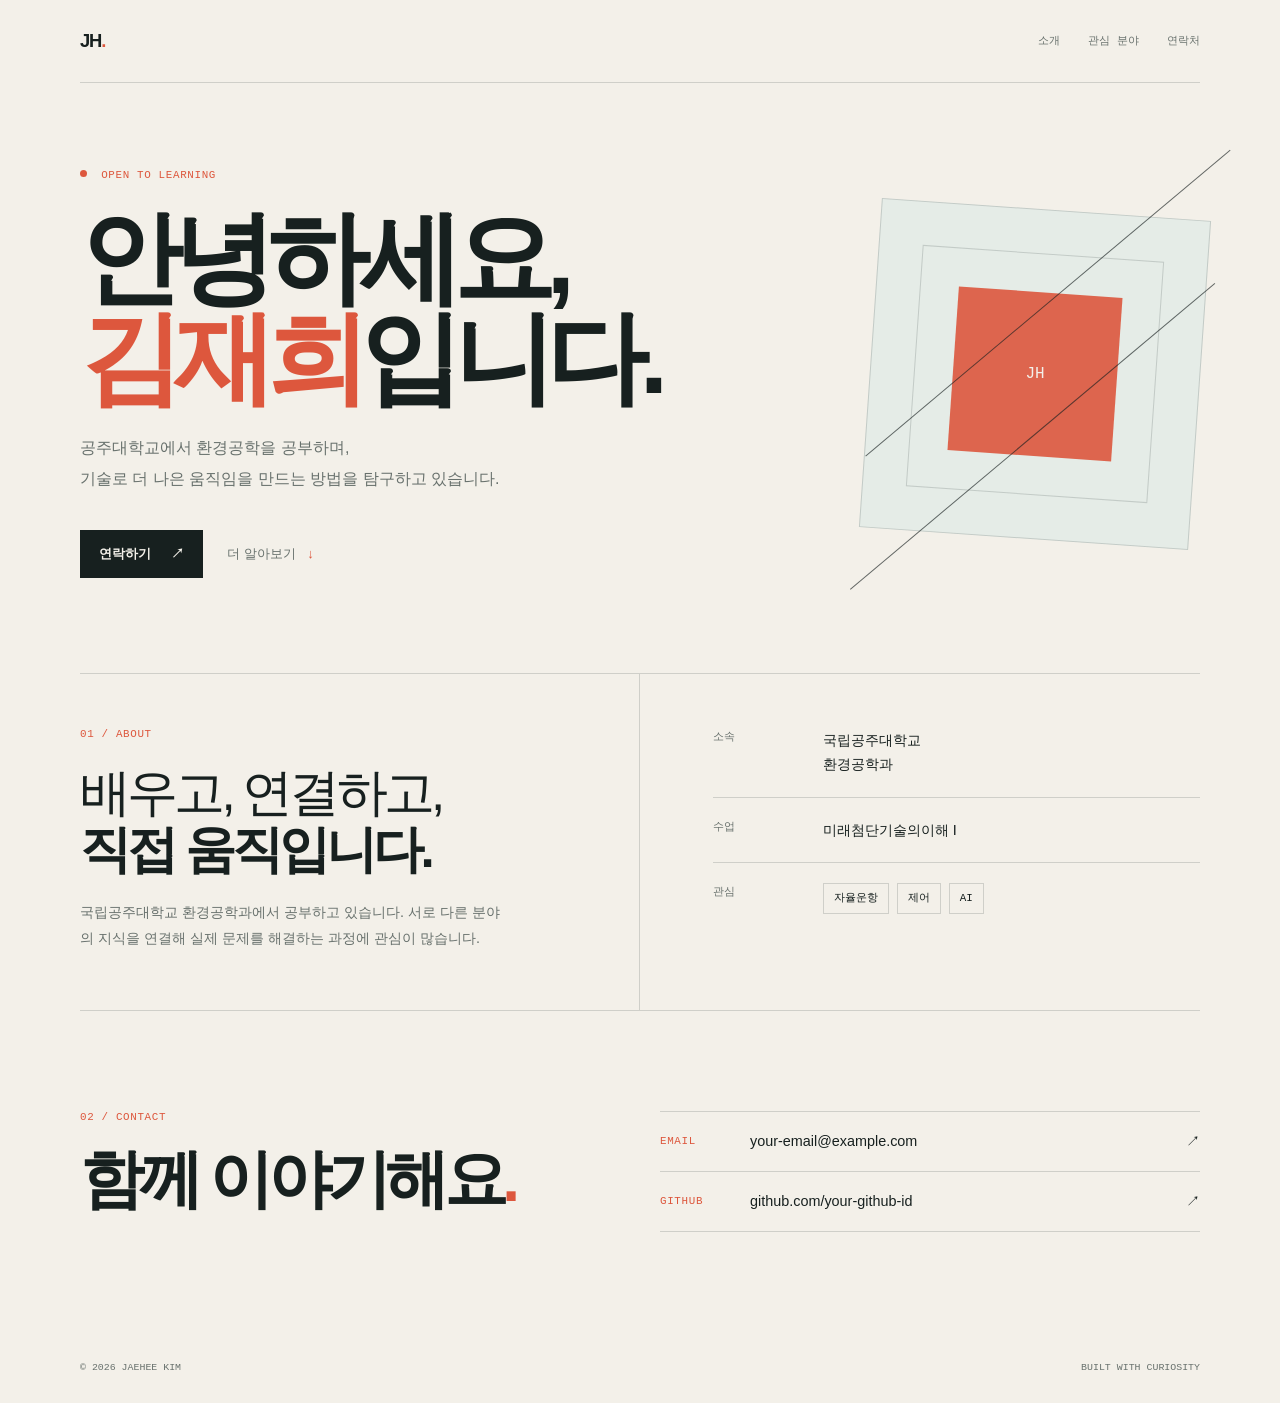
==== index.html @ c31bf755 "Add files via upload" ====
<!doctype html>
<html lang="ko">
<head>
  <meta charset="utf-8">
  <meta name="viewport" content="width=device-width, initial-scale=1">
  <meta name="description" content="김재희의 개인 소개 페이지">
  <title>김재희 | 개인 소개</title>
  <link rel="stylesheet" href="styles.css">
</head>
<body>
  <main class="page-shell">
    <nav class="topbar" aria-label="페이지 메뉴">
      <a class="brand" href="#top">JH<span>.</span></a>
      <div class="nav-links">
        <a href="#about">소개</a>
        <a href="#interests">관심 분야</a>
        <a href="#contact">연락처</a>
      </div>
    </nav>

    <section class="hero" id="top">
      <div class="hero-copy">
        <p class="eyebrow"><span class="status-dot"></span> OPEN TO LEARNING</p>
        <h1>안녕하세요,<br><em>김재희</em>입니다.</h1>
        <p class="intro">공주대학교에서 환경공학을 공부하며,<br>기술로 더 나은 움직임을 만드는 방법을 탐구하고 있습니다.</p>
        <div class="hero-actions">
          <a class="button button-primary" href="#contact">연락하기 <span aria-hidden="true">↗</span></a>
          <a class="text-link" href="#about">더 알아보기 <span aria-hidden="true">↓</span></a>
        </div>
      </div>
      <div class="hero-mark" aria-hidden="true">
        <span class="mark-line line-one"></span>
        <span class="mark-line line-two"></span>
        <span class="mark-core">JH</span>
      </div>
    </section>

    <section class="info-grid" id="about">
      <article class="info-panel about-panel">
        <p class="section-label">01 / ABOUT</p>
        <h2>배우고, 연결하고,<br><strong>직접 움직입니다.</strong></h2>
        <p>국립공주대학교 환경공학과에서 공부하고 있습니다. 서로 다른 분야의 지식을 연결해 실제 문제를 해결하는 과정에 관심이 많습니다.</p>
      </article>

      <article class="info-panel detail-panel" id="interests">
        <div class="detail-row">
          <span class="detail-label">소속</span>
          <span>국립공주대학교<br>환경공학과</span>
        </div>
        <div class="detail-row">
          <span class="detail-label">수업</span>
          <span>미래첨단기술의이해 I</span>
        </div>
        <div class="detail-row interest-row">
          <span class="detail-label">관심</span>
          <div class="tag-list">
            <span class="tag">자율운항</span>
            <span class="tag">제어</span>
            <span class="tag">AI</span>
          </div>
        </div>
      </article>
    </section>

    <section class="contact-section" id="contact">
      <div>
        <p class="section-label">02 / CONTACT</p>
        <h2>함께 이야기해요<span>.</span></h2>
      </div>
      <div class="contact-links">
        <!-- 아래 두 링크의 href와 표시 글자를 본인의 정보로 바꿔주세요. -->
        <a class="contact-link" href="mailto:your-email@example.com">
          <span class="contact-type">EMAIL</span>
          <span>your-email@example.com</span>
          <span class="arrow" aria-hidden="true">↗</span>
        </a>
        <a class="contact-link" href="https://github.com/your-github-id" target="_blank" rel="noreferrer">
          <span class="contact-type">GITHUB</span>
          <span>github.com/your-github-id</span>
          <span class="arrow" aria-hidden="true">↗</span>
        </a>
      </div>
    </section>

    <footer>
      <span>© 2026 JAEHEE KIM</span>
      <span>BUILT WITH CURIOSITY</span>
    </footer>
  </main>
</body>
</html>
---- styles.css ----
:root {
  --ink: #17201f;
  --muted: #68716d;
  --paper: #f3f0e9;
  --panel: #e5ece7;
  --accent: #dd573d;
  --line: rgba(23, 32, 31, 0.16);
  --mono: 'Courier New', monospace;
  --sans: 'Trebuchet MS', 'Malgun Gothic', sans-serif;
}

* {
  box-sizing: border-box;
}

html {
  scroll-behavior: smooth;
}

body {
  margin: 0;
  color: var(--ink);
  background: var(--paper);
  font-family: var(--sans);
  -webkit-font-smoothing: antialiased;
}

a {
  color: inherit;
  text-decoration: none;
}

.page-shell {
  width: min(1120px, calc(100% - 48px));
  margin: 0 auto;
}

.topbar {
  display: flex;
  align-items: center;
  justify-content: space-between;
  padding: 30px 0;
  border-bottom: 1px solid var(--line);
}

.brand {
  font-size: 1.15rem;
  font-weight: 700;
  letter-spacing: -0.06em;
}

.brand span,
.contact-section h2 span {
  color: var(--accent);
}

.nav-links {
  display: flex;
  gap: 28px;
  color: var(--muted);
  font-family: var(--mono);
  font-size: 0.68rem;
}

.nav-links a:hover,
.text-link:hover {
  color: var(--accent);
}

.hero {
  display: grid;
  grid-template-columns: 1fr 0.62fr;
  min-height: 590px;
  align-items: center;
  gap: 40px;
  padding: 75px 0 84px;
}

.eyebrow,
.section-label,
.contact-type {
  margin: 0;
  color: var(--accent);
  font-family: var(--mono);
  font-size: 0.68rem;
  letter-spacing: 0.06em;
}

.status-dot {
  display: inline-block;
  width: 7px;
  height: 7px;
  margin-right: 7px;
  border-radius: 50%;
  background: var(--accent);
  vertical-align: 1px;
}

h1,
h2,
p {
  margin-top: 0;
}

h1 {
  max-width: 720px;
  margin: 27px 0 25px;
  font-size: clamp(3.2rem, 8vw, 6.5rem);
  line-height: 0.98;
  letter-spacing: -0.085em;
  font-weight: 600;
}

h1 em {
  color: var(--accent);
  font-style: normal;
}

.intro {
  color: var(--muted);
  font-size: 1rem;
  line-height: 1.9;
}

.hero-actions {
  display: flex;
  align-items: center;
  gap: 24px;
  margin-top: 36px;
}

.button {
  display: inline-flex;
  align-items: center;
  gap: 20px;
  padding: 15px 19px;
  font-size: 0.82rem;
  font-weight: 700;
}

.button-primary {
  color: var(--paper);
  background: var(--ink);
}

.button-primary:hover {
  background: var(--accent);
}

.text-link {
  color: var(--muted);
  font-size: 0.82rem;
}

.text-link span {
  margin-left: 8px;
  color: var(--accent);
}

.hero-mark {
  position: relative;
  width: min(330px, 100%);
  aspect-ratio: 1;
  justify-self: end;
  border: 1px solid var(--line);
  background: var(--panel);
  transform: rotate(4deg);
}

.hero-mark::before,
.hero-mark::after {
  position: absolute;
  content: '';
  inset: 13%;
  border: 1px solid var(--line);
}

.hero-mark::after {
  inset: 25%;
  background: var(--accent);
  border: 0;
  opacity: 0.9;
}

.mark-line {
  position: absolute;
  z-index: 1;
  display: block;
  width: 145%;
  height: 1px;
  background: var(--ink);
  opacity: 0.65;
  transform: rotate(-44deg);
}

.line-one { top: 28%; left: -20%; }
.line-two { top: 69%; left: -22%; }

.mark-core {
  position: absolute;
  z-index: 2;
  top: 50%;
  left: 50%;
  color: var(--paper);
  font-family: var(--mono);
  font-size: 1rem;
  transform: translate(-50%, -50%) rotate(-4deg);
}

.info-grid {
  display: grid;
  grid-template-columns: 1fr 1fr;
  border-top: 1px solid var(--line);
  border-bottom: 1px solid var(--line);
}

.info-panel {
  padding: 54px 0 58px;
}

.about-panel {
  padding-right: 13%;
  border-right: 1px solid var(--line);
}

.detail-panel {
  padding-left: 13%;
}

.info-panel h2 {
  margin: 24px 0 20px;
  font-size: clamp(1.8rem, 4vw, 3.25rem);
  line-height: 1.12;
  letter-spacing: -0.075em;
  font-weight: 500;
}

.info-panel h2 strong {
  font-weight: 700;
}

.info-panel p:last-child {
  max-width: 420px;
  margin-bottom: 0;
  color: var(--muted);
  font-size: 0.9rem;
  line-height: 1.85;
}

.detail-row {
  display: grid;
  grid-template-columns: 90px 1fr;
  gap: 20px;
  padding: 20px 0;
  border-bottom: 1px solid var(--line);
  font-size: 0.9rem;
  line-height: 1.7;
}

.detail-row:first-child { padding-top: 0; }
.detail-row:last-child { border-bottom: 0; }

.detail-label {
  color: var(--muted);
  font-family: var(--mono);
  font-size: 0.68rem;
}

.tag-list {
  display: flex;
  flex-wrap: wrap;
  gap: 8px;
}

.tag {
  padding: 5px 10px;
  border: 1px solid var(--line);
  font-family: var(--mono);
  font-size: 0.68rem;
}

.contact-section {
  display: grid;
  grid-template-columns: 1fr 1fr;
  gap: 40px;
  padding: 100px 0 110px;
}

.contact-section h2 {
  margin: 24px 0 0;
  font-size: clamp(2.2rem, 5vw, 4.5rem);
  line-height: 1;
  letter-spacing: -0.085em;
  font-weight: 600;
}

.contact-links {
  align-self: end;
}

.contact-link {
  display: grid;
  grid-template-columns: 78px 1fr auto;
  gap: 12px;
  align-items: center;
  padding: 20px 0;
  border-bottom: 1px solid var(--line);
  font-size: 0.9rem;
}

.contact-link:first-child {
  border-top: 1px solid var(--line);
}

.contact-link:hover .arrow {
  color: var(--accent);
  transform: translate(3px, -3px);
}

.arrow {
  transition: transform 180ms ease;
}

footer {
  display: flex;
  justify-content: space-between;
  padding: 20px 0 30px;
  color: var(--muted);
  font-family: var(--mono);
  font-size: 0.62rem;
}

@media (max-width: 700px) {
  .page-shell { width: min(100% - 32px, 560px); }
  .topbar { padding: 22px 0; }
  .nav-links { gap: 14px; font-size: 0.6rem; }
  .hero { display: block; min-height: auto; padding: 76px 0 82px; }
  h1 { font-size: clamp(3rem, 16vw, 5rem); }
  .hero-mark { width: 190px; margin: 62px 8px 0 auto; }
  .info-grid,
  .contact-section { grid-template-columns: 1fr; }
  .about-panel { padding-right: 0; border-right: 0; border-bottom: 1px solid var(--line); }
  .detail-panel { padding-left: 0; }
  .contact-section { gap: 55px; padding: 78px 0 88px; }
  footer { gap: 20px; line-height: 1.5; }
}
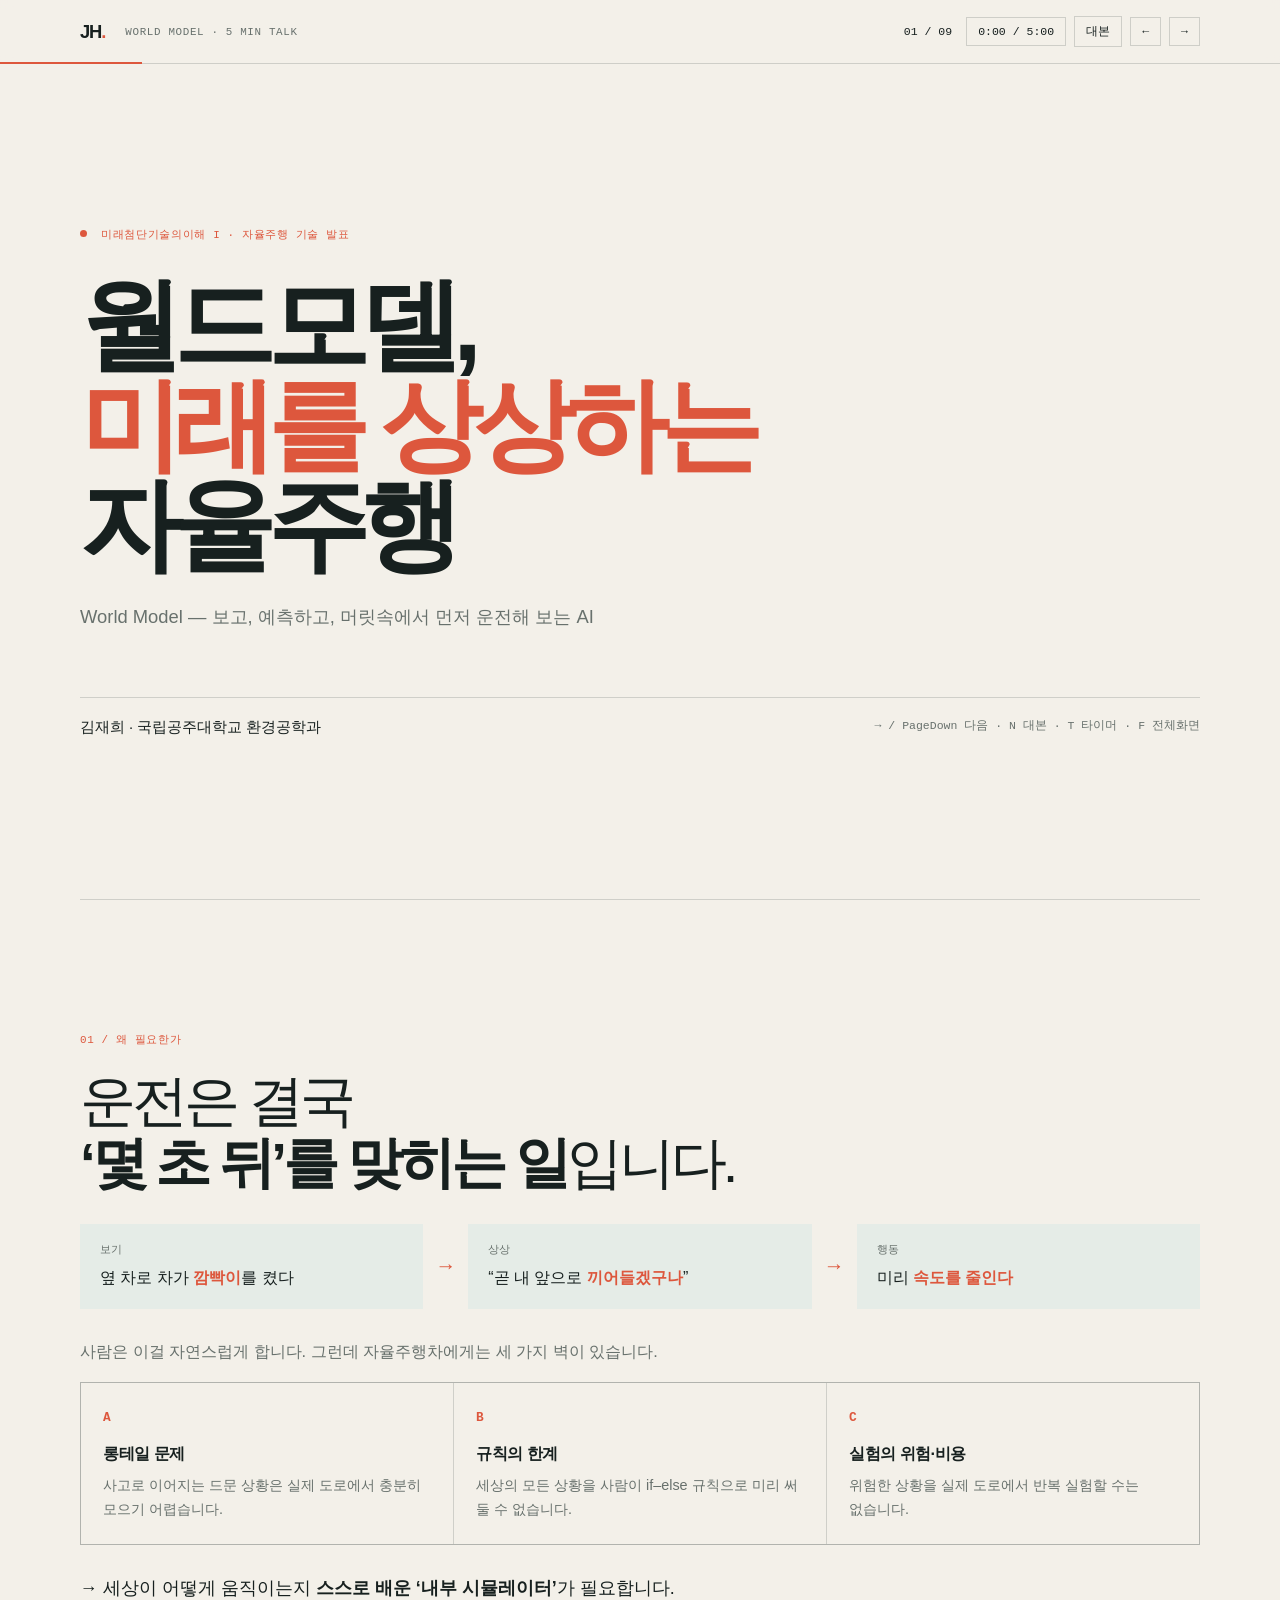
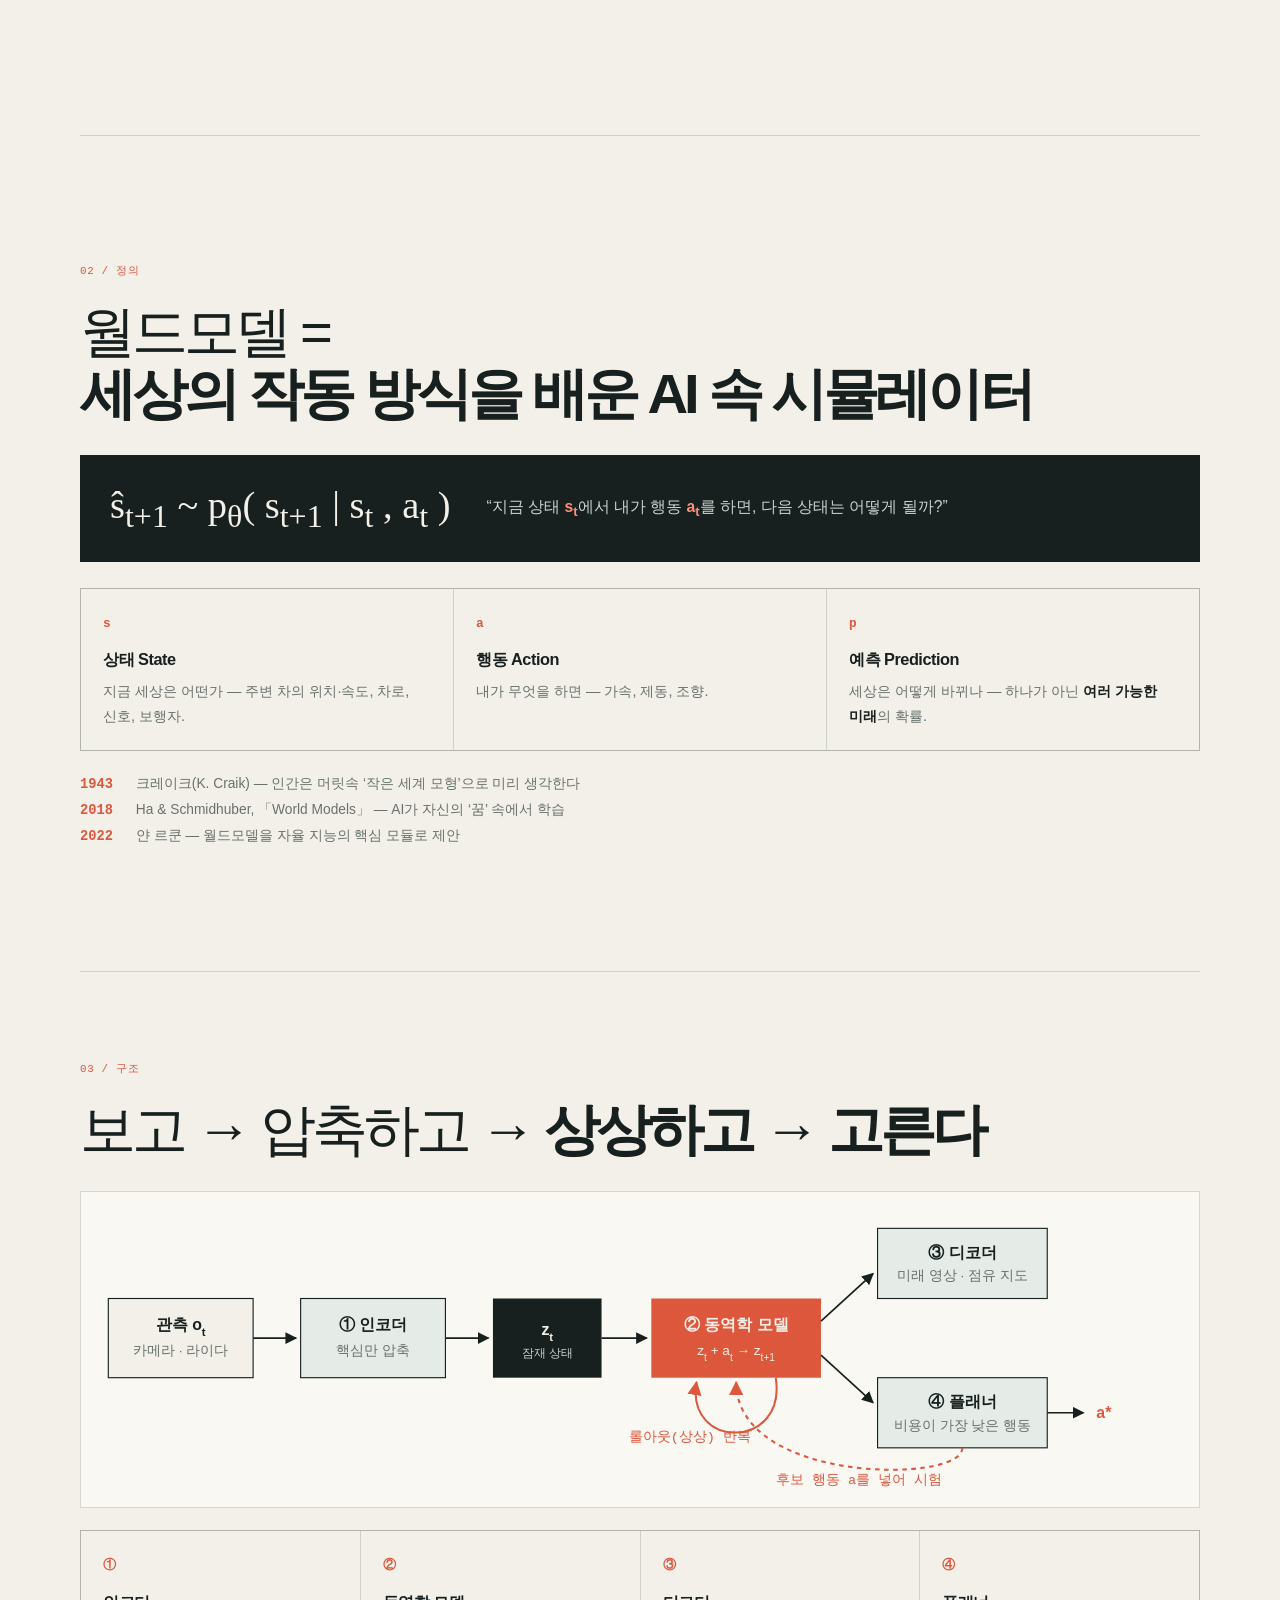
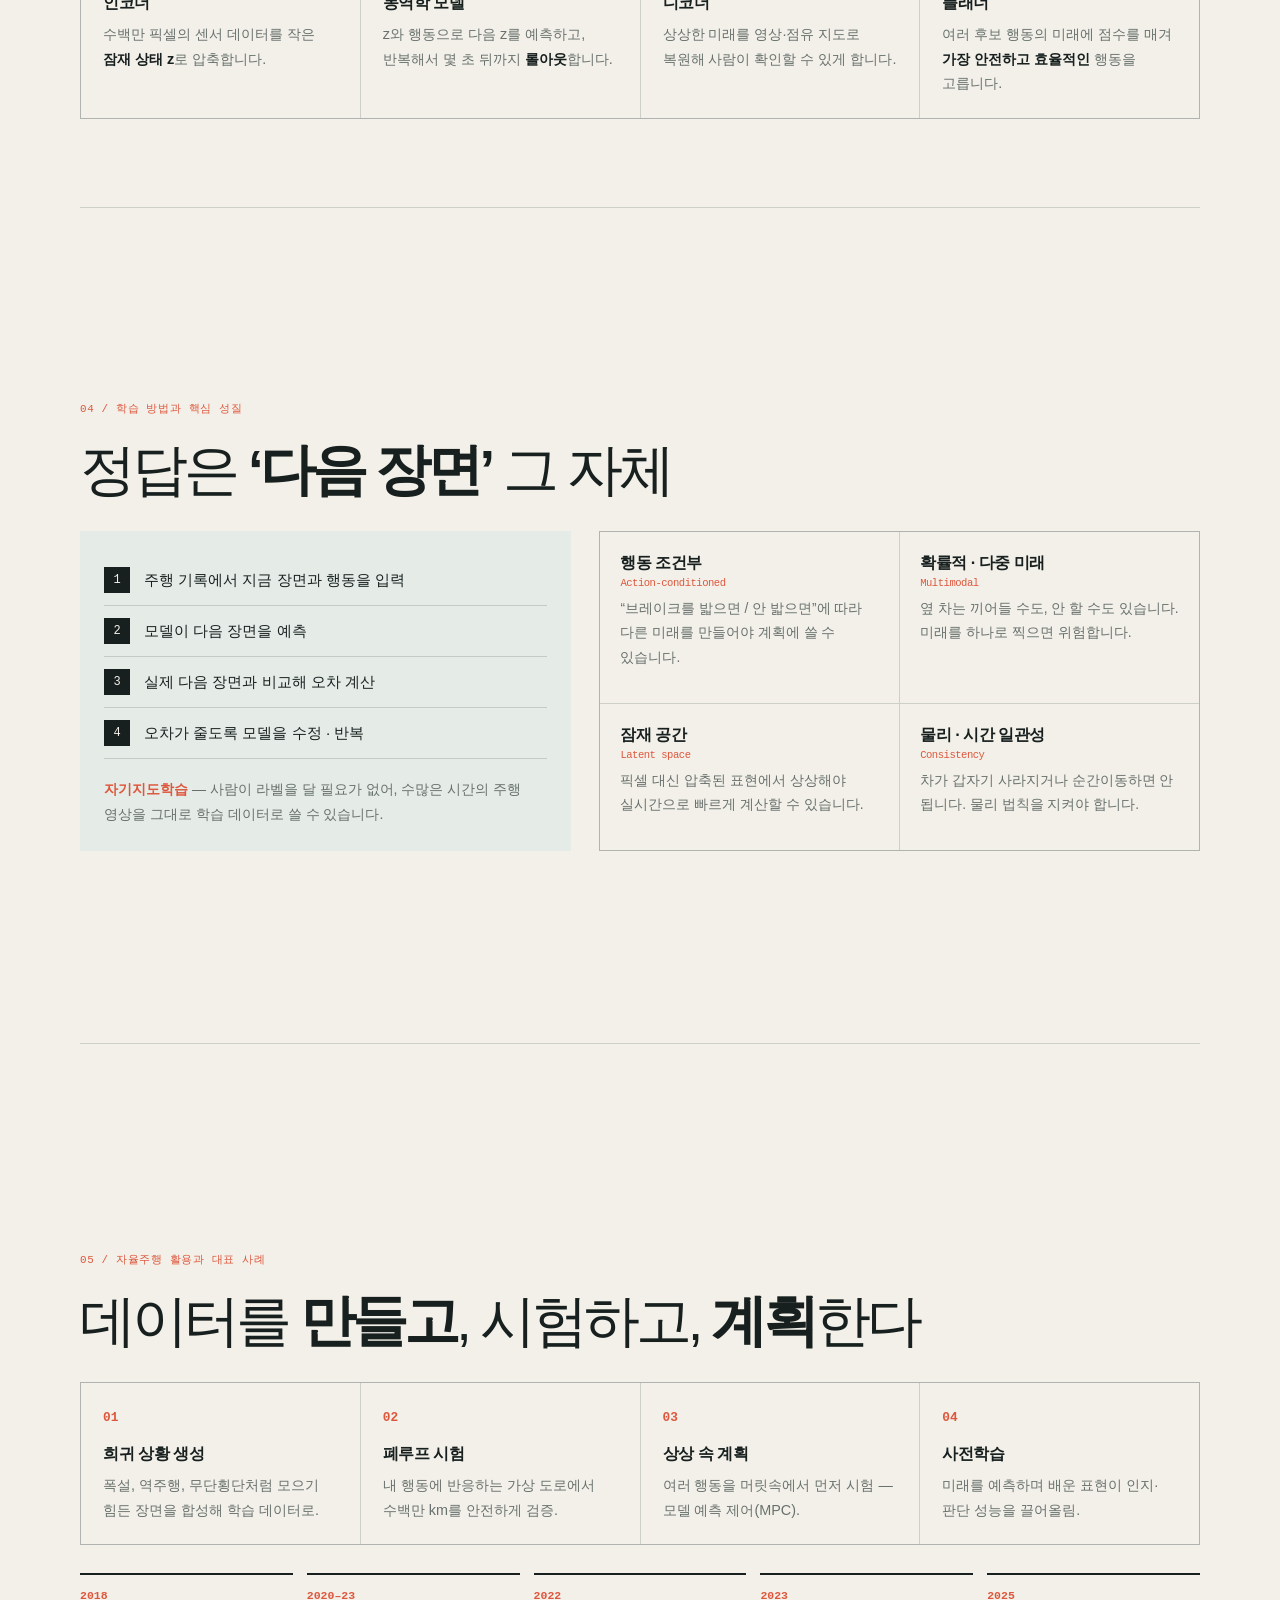
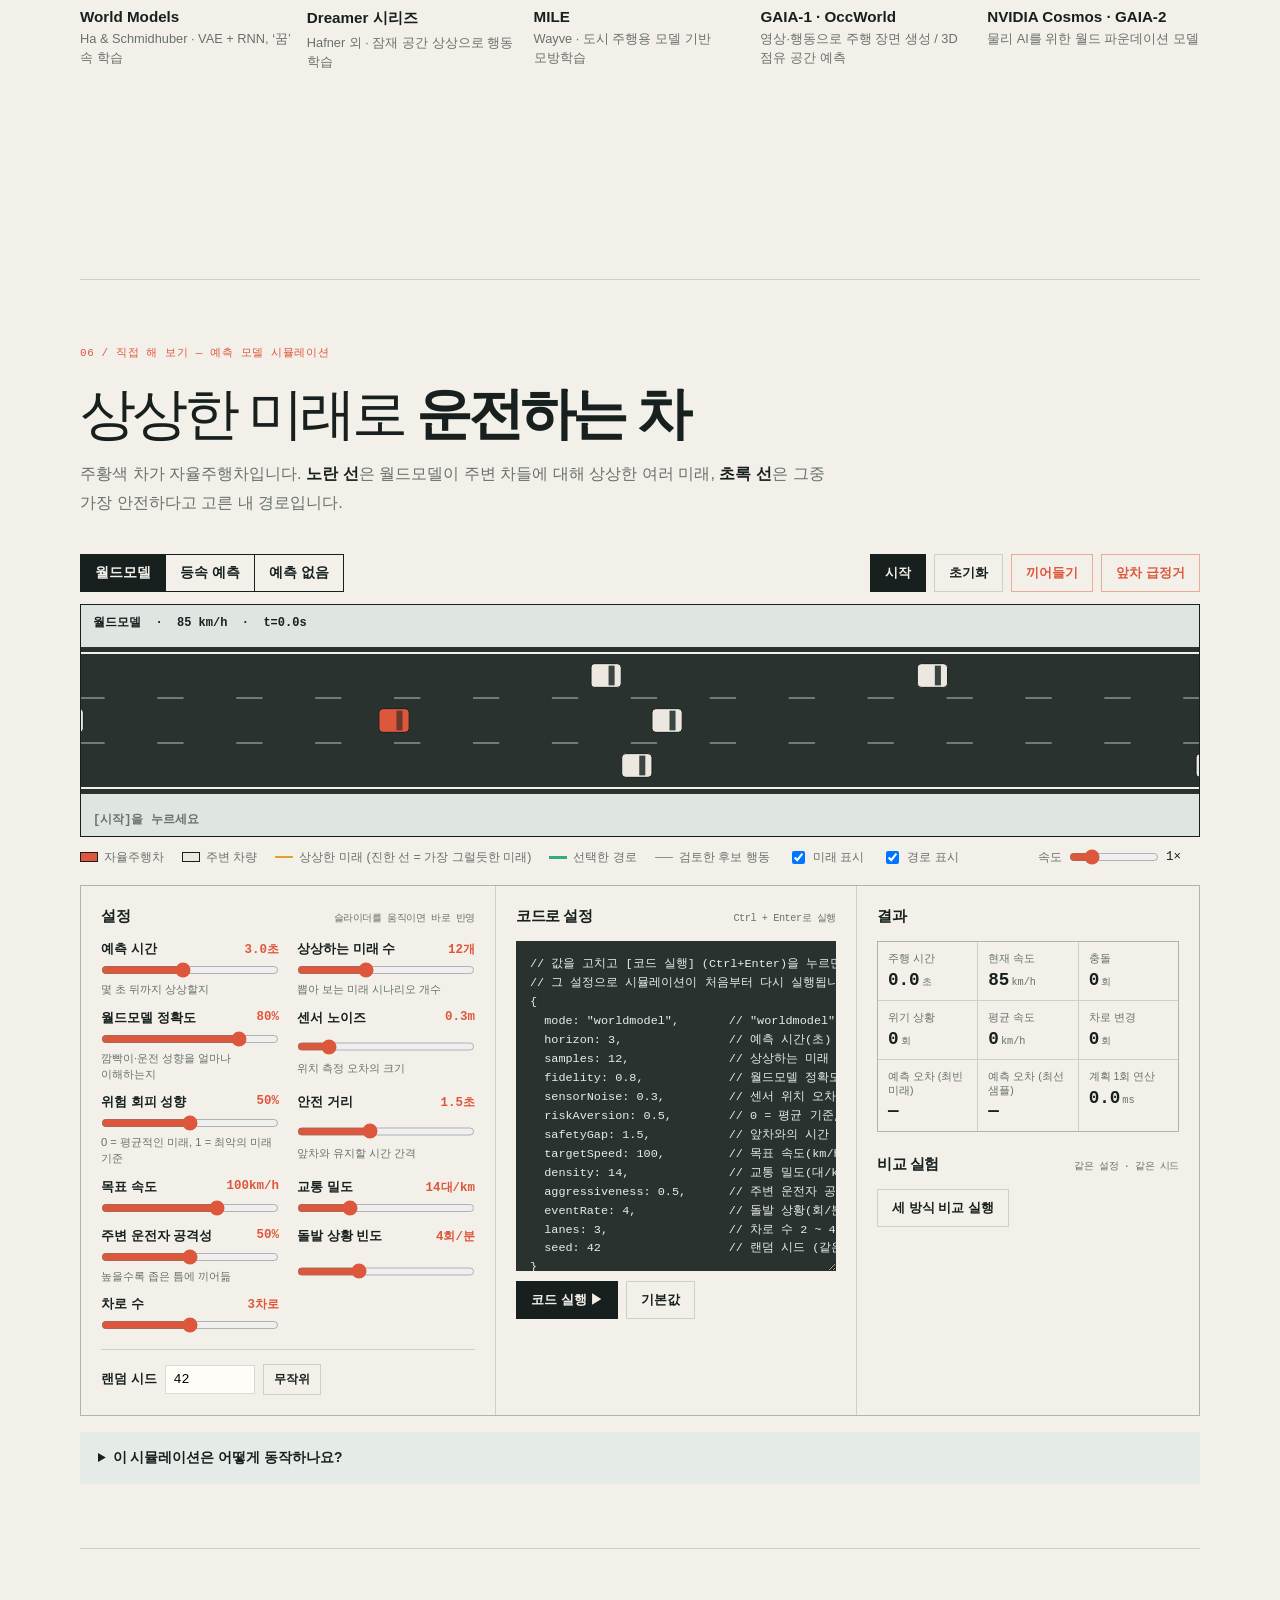
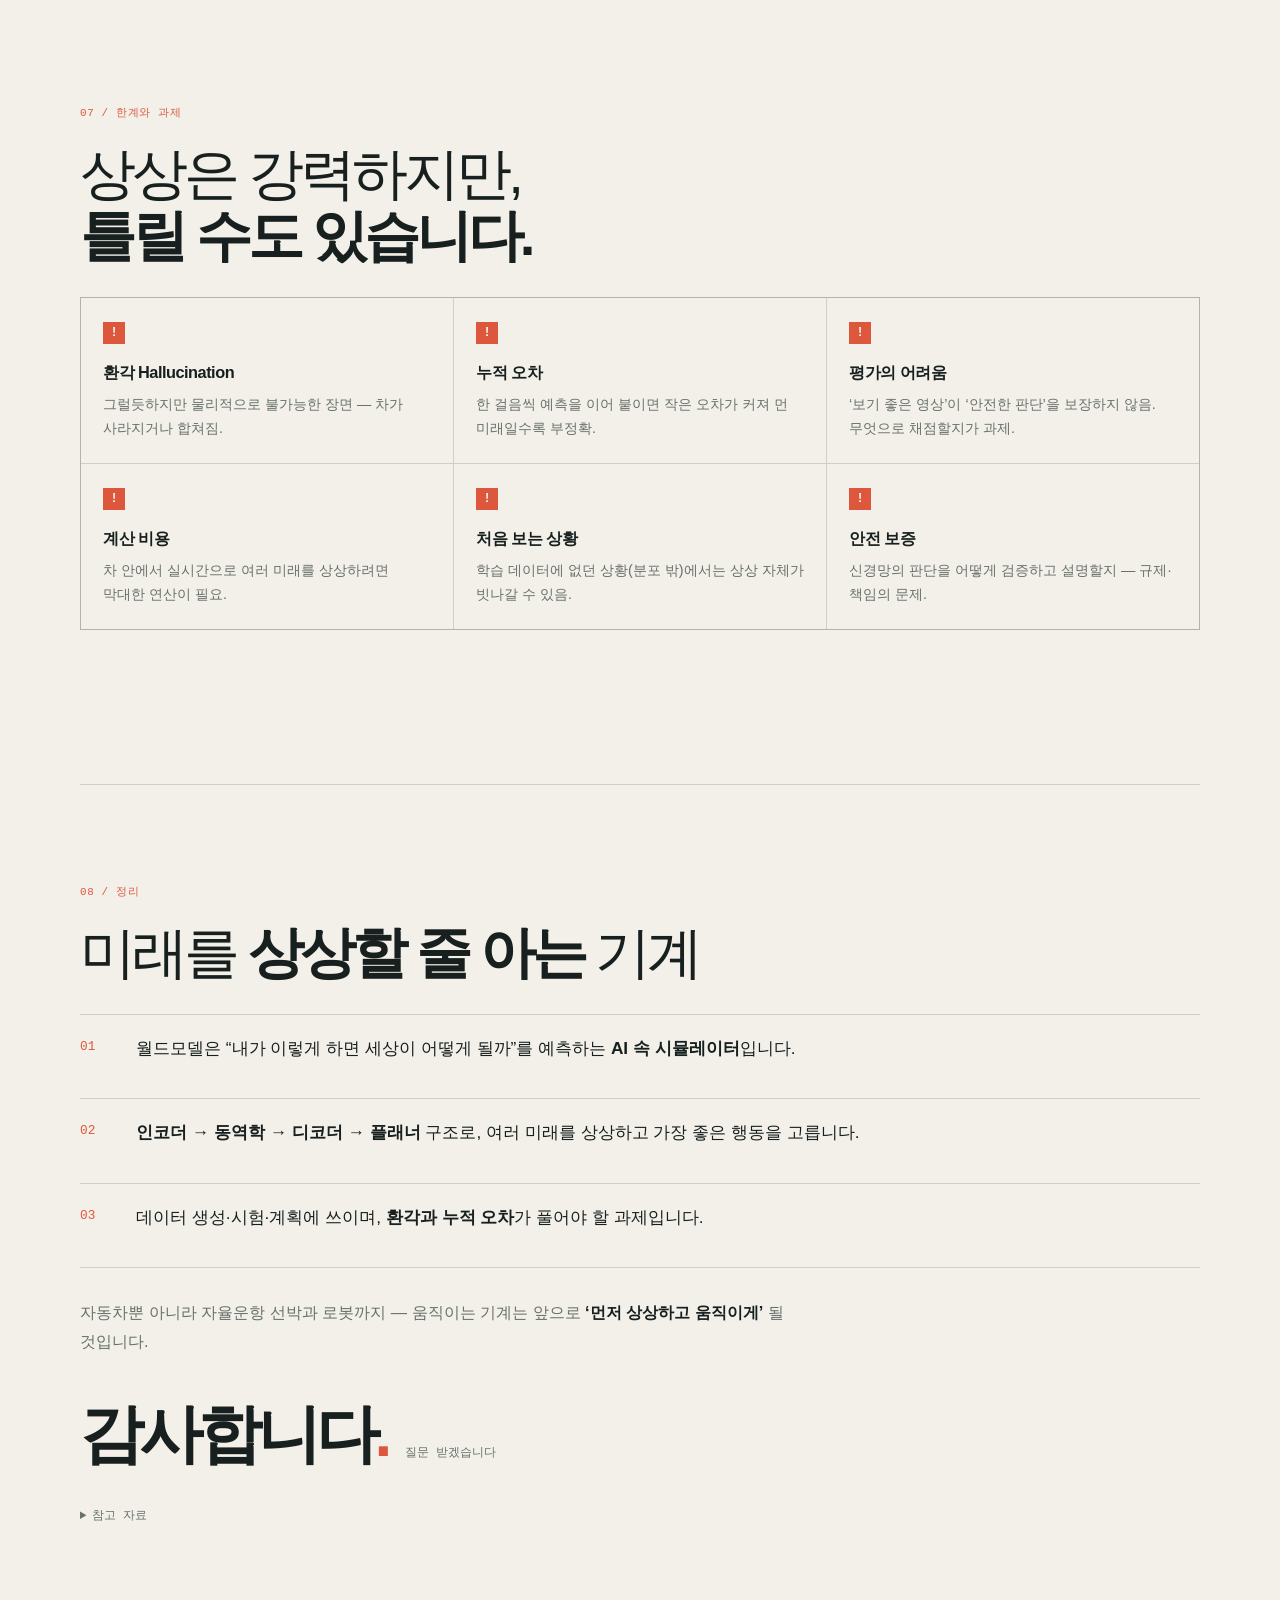
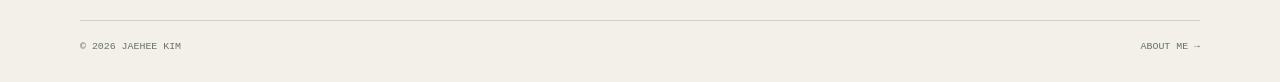
==== commit 3a31025e: "Make the world model talk the site homepage - Root URL now opens the world model presentation and si" ====
--- a/index.html
+++ b/index.html
@@ -1,91 +1,323 @@
-<!doctype html>
-<html lang="ko">
-<head>
-  <meta charset="utf-8">
-  <meta name="viewport" content="width=device-width, initial-scale=1">
-  <meta name="description" content="김재희의 개인 소개 페이지">
-  <title>김재희 | 개인 소개</title>
-  <link rel="stylesheet" href="styles.css">
-</head>
-<body>
-  <main class="page-shell">
-    <nav class="topbar" aria-label="페이지 메뉴">
-      <a class="brand" href="#top">JH<span>.</span></a>
-      <div class="nav-links">
-        <a href="#about">소개</a>
-        <a href="#interests">관심 분야</a>
-        <a href="#contact">연락처</a>
-      </div>
-    </nav>
-
-    <section class="hero" id="top">
-      <div class="hero-copy">
-        <p class="eyebrow"><span class="status-dot"></span> OPEN TO LEARNING</p>
-        <h1>안녕하세요,<br><em>김재희</em>입니다.</h1>
-        <p class="intro">공주대학교에서 환경공학을 공부하며,<br>기술로 더 나은 움직임을 만드는 방법을 탐구하고 있습니다.</p>
-        <div class="hero-actions">
-          <a class="button button-primary" href="#contact">연락하기 <span aria-hidden="true">↗</span></a>
-          <a class="text-link" href="#about">더 알아보기 <span aria-hidden="true">↓</span></a>
-        </div>
-      </div>
-      <div class="hero-mark" aria-hidden="true">
-        <span class="mark-line line-one"></span>
-        <span class="mark-line line-two"></span>
-        <span class="mark-core">JH</span>
-      </div>
-    </section>
-
-    <section class="info-grid" id="about">
-      <article class="info-panel about-panel">
-        <p class="section-label">01 / ABOUT</p>
-        <h2>배우고, 연결하고,<br><strong>직접 움직입니다.</strong></h2>
-        <p>국립공주대학교 환경공학과에서 공부하고 있습니다. 서로 다른 분야의 지식을 연결해 실제 문제를 해결하는 과정에 관심이 많습니다.</p>
-      </article>
-
-      <article class="info-panel detail-panel" id="interests">
-        <div class="detail-row">
-          <span class="detail-label">소속</span>
-          <span>국립공주대학교<br>환경공학과</span>
-        </div>
-        <div class="detail-row">
-          <span class="detail-label">수업</span>
-          <span>미래첨단기술의이해 I</span>
-        </div>
-        <div class="detail-row interest-row">
-          <span class="detail-label">관심</span>
-          <div class="tag-list">
-            <span class="tag">자율운항</span>
-            <span class="tag">제어</span>
-            <span class="tag">AI</span>
-          </div>
-        </div>
-      </article>
-    </section>
-
-    <section class="contact-section" id="contact">
-      <div>
-        <p class="section-label">02 / CONTACT</p>
-        <h2>함께 이야기해요<span>.</span></h2>
-      </div>
-      <div class="contact-links">
-        <!-- 아래 두 링크의 href와 표시 글자를 본인의 정보로 바꿔주세요. -->
-        <a class="contact-link" href="mailto:your-email@example.com">
-          <span class="contact-type">EMAIL</span>
-          <span>your-email@example.com</span>
-          <span class="arrow" aria-hidden="true">↗</span>
-        </a>
-        <a class="contact-link" href="https://github.com/your-github-id" target="_blank" rel="noreferrer">
-          <span class="contact-type">GITHUB</span>
-          <span>github.com/your-github-id</span>
-          <span class="arrow" aria-hidden="true">↗</span>
-        </a>
-      </div>
-    </section>
-
-    <footer>
-      <span>© 2026 JAEHEE KIM</span>
-      <span>BUILT WITH CURIOSITY</span>
-    </footer>
-  </main>
-</body>
-</html>+<!doctype html>
+<html lang="ko">
+<head>
+  <meta charset="utf-8">
+  <meta name="viewport" content="width=device-width, initial-scale=1">
+  <meta name="description" content="자율주행의 월드모델 기술 5분 발표와 예측 모델 시뮬레이션 — 김재희">
+  <title>월드모델 발표 | 김재희</title>
+  <link rel="stylesheet" href="styles.css?v=2">
+  <link rel="stylesheet" href="worldmodel.css">
+</head>
+<body class="deck">
+  <header class="deck-bar">
+    <a class="brand" href="about.html" title="김재희 소개">JH<span>.</span></a>
+    <span class="deck-title">WORLD MODEL · 5 MIN TALK</span>
+    <div class="deck-tools">
+      <span class="deck-count" id="deck-count">01 / 09</span>
+      <button class="deck-btn" id="deck-timer" type="button" title="발표 타이머 (T)"><span id="deck-time">0:00</span> / 5:00</button>
+      <button class="deck-btn" id="deck-notes" type="button" aria-pressed="false" title="발표 대본 보기 (N)">대본</button>
+      <button class="deck-btn deck-arrow" id="deck-prev" type="button" aria-label="이전 슬라이드">←</button>
+      <button class="deck-btn deck-arrow" id="deck-next" type="button" aria-label="다음 슬라이드">→</button>
+    </div>
+    <span class="deck-progress" aria-hidden="true"><i id="deck-progress"></i></span>
+  </header>
+
+  <main class="page-shell deck-shell">
+
+    <!-- 01 표지 -->
+    <section class="slide slide-title" id="s1" data-start="0">
+      <p class="eyebrow"><span class="status-dot"></span> 미래첨단기술의이해 I · 자율주행 기술 발표</p>
+      <h1>월드모델,<br><em>미래를 상상하는</em><br>자율주행</h1>
+      <p class="intro">World Model — 보고, 예측하고, 머릿속에서 먼저 운전해 보는 AI</p>
+      <div class="title-meta">
+        <span>김재희 · 국립공주대학교 환경공학과</span>
+        <span class="wm-muted">→ / PageDown 다음 · N 대본 · T 타이머 · F 전체화면</span>
+      </div>
+      <aside class="notes"><b>0:00 – 0:20</b>안녕하세요, 환경공학과 김재희입니다. 오늘은 자율주행에서 요즘 가장 주목받는 기술인 ‘월드모델’을 소개하겠습니다. 한마디로, 자동차가 머릿속에서 몇 초 뒤의 미래를 상상해 보고 운전하게 만드는 기술입니다.</aside>
+    </section>
+
+    <!-- 02 문제 -->
+    <section class="slide" id="s2" data-start="20">
+      <p class="section-label">01 / 왜 필요한가</p>
+      <h2>운전은 결국<br><strong>‘몇 초 뒤’를 맞히는 일</strong>입니다.</h2>
+      <div class="scene">
+        <div class="scene-step"><span class="scene-k">보기</span>옆 차로 차가 <b>깜빡이</b>를 켰다</div>
+        <span class="scene-arrow" aria-hidden="true">→</span>
+        <div class="scene-step"><span class="scene-k">상상</span>“곧 내 앞으로 <b>끼어들겠구나</b>”</div>
+        <span class="scene-arrow" aria-hidden="true">→</span>
+        <div class="scene-step"><span class="scene-k">행동</span>미리 <b>속도를 줄인다</b></div>
+      </div>
+      <p class="lead">사람은 이걸 자연스럽게 합니다. 그런데 자율주행차에게는 세 가지 벽이 있습니다.</p>
+      <div class="cards cards-3">
+        <article class="card"><span class="card-n">A</span><h3>롱테일 문제</h3><p>사고로 이어지는 드문 상황은 실제 도로에서 충분히 모으기 어렵습니다.</p></article>
+        <article class="card"><span class="card-n">B</span><h3>규칙의 한계</h3><p>세상의 모든 상황을 사람이 if–else 규칙으로 미리 써 둘 수 없습니다.</p></article>
+        <article class="card"><span class="card-n">C</span><h3>실험의 위험·비용</h3><p>위험한 상황을 실제 도로에서 반복 실험할 수는 없습니다.</p></article>
+      </div>
+      <p class="takeaway">→ 세상이 어떻게 움직이는지 <b>스스로 배운 ‘내부 시뮬레이터’</b>가 필요합니다.</p>
+      <aside class="notes"><b>0:20 – 0:55</b>운전은 결국 몇 초 뒤를 맞히는 일입니다. 옆 차가 깜빡이를 켜면 우리는 ‘끼어들겠구나’ 상상하고 미리 속도를 줄이죠. 하지만 자율주행차에는 벽이 있습니다. 사고 직전 같은 드문 상황은 데이터가 부족하고, 모든 상황을 규칙으로 쓸 수도 없고, 위험한 실험을 도로에서 반복할 수도 없습니다. 그래서 세상의 작동 방식을 스스로 배운 ‘내부 시뮬레이터’, 즉 월드모델이 필요합니다.</aside>
+    </section>
+
+    <!-- 03 정의 -->
+    <section class="slide" id="s3" data-start="55">
+      <p class="section-label">02 / 정의</p>
+      <h2>월드모델 =<br><strong>세상의 작동 방식을 배운 AI 속 시뮬레이터</strong></h2>
+      <div class="formula" role="img" aria-label="다음 상태는 현재 상태와 행동이 주어졌을 때의 확률분포에서 나온다">
+        <span class="f-main">ŝ<sub>t+1</sub> ~ p<sub>θ</sub>( s<sub>t+1</sub> | s<sub>t</sub> , a<sub>t</sub> )</span>
+        <span class="f-read">“지금 상태 <b>s<sub>t</sub></b>에서 내가 행동 <b>a<sub>t</sub></b>를 하면, 다음 상태는 어떻게 될까?”</span>
+      </div>
+      <div class="cards cards-3">
+        <article class="card"><span class="card-n">s</span><h3>상태 State</h3><p>지금 세상은 어떤가 — 주변 차의 위치·속도, 차로, 신호, 보행자.</p></article>
+        <article class="card"><span class="card-n">a</span><h3>행동 Action</h3><p>내가 무엇을 하면 — 가속, 제동, 조향.</p></article>
+        <article class="card"><span class="card-n">p</span><h3>예측 Prediction</h3><p>세상은 어떻게 바뀌나 — 하나가 아닌 <b>여러 가능한 미래</b>의 확률.</p></article>
+      </div>
+      <div class="history">
+        <span><b>1943</b> 크레이크(K. Craik) — 인간은 머릿속 ‘작은 세계 모형’으로 미리 생각한다</span>
+        <span><b>2018</b> Ha &amp; Schmidhuber, 「World Models」 — AI가 자신의 ‘꿈’ 속에서 학습</span>
+        <span><b>2022</b> 얀 르쿤 — 월드모델을 자율 지능의 핵심 모듈로 제안</span>
+      </div>
+      <aside class="notes"><b>0:55 – 1:35</b>월드모델은 한 문장으로 ‘세상의 작동 방식을 배운 AI 속 시뮬레이터’입니다. 수식으로는, 지금 상태 s와 내 행동 a가 주어졌을 때 다음 상태의 확률을 예측하는 함수입니다. 여기서 중요한 건 미래를 하나로 찍지 않고 여러 가능성을 확률로 본다는 점입니다. 이 아이디어는 사람이 머릿속 모형으로 생각한다는 1943년 심리학 개념에서 출발했고, 2018년 ‘World Models’ 논문에서 AI가 자기 꿈속에서 학습하는 모습을 보여 주며 주목받았습니다.</aside>
+    </section>
+
+    <!-- 04 구조 -->
+    <section class="slide" id="s4" data-start="95">
+      <p class="section-label">03 / 구조</p>
+      <h2>보고 → 압축하고 → <strong>상상하고 → 고른다</strong></h2>
+      <figure class="arch">
+        <svg viewBox="0 0 960 250" role="img" aria-labelledby="arch-t">
+          <title id="arch-t">월드모델 구조: 관측이 인코더를 거쳐 잠재 상태가 되고, 동역학 모델이 행동과 함께 미래 잠재 상태를 반복 예측하며, 디코더가 미래 장면을 복원하고, 플래너가 최선의 행동을 고른다.</title>
+          <defs>
+            <marker id="ah" viewBox="0 0 10 10" refX="9" refY="5" markerWidth="7" markerHeight="7" orient="auto-start-reverse"><path d="M0 0 L10 5 L0 10 z" fill="#17201f"/></marker>
+            <marker id="ah2" viewBox="0 0 10 10" refX="9" refY="5" markerWidth="7" markerHeight="7" orient="auto-start-reverse"><path d="M0 0 L10 5 L0 10 z" fill="#dd573d"/></marker>
+          </defs>
+          <g font-family="Trebuchet MS, Malgun Gothic, sans-serif" font-size="14" fill="#17201f">
+            <rect x="10" y="80" width="128" height="70" fill="#f3f0e9" stroke="#17201f"/>
+            <text x="74" y="108" text-anchor="middle" font-weight="700">관측 o<tspan baseline-shift="sub" font-size="10">t</tspan></text>
+            <text x="74" y="130" text-anchor="middle" font-size="12" fill="#68716d">카메라 · 라이다</text>
+
+            <rect x="180" y="80" width="128" height="70" fill="#e5ece7" stroke="#17201f"/>
+            <text x="244" y="108" text-anchor="middle" font-weight="700">① 인코더</text>
+            <text x="244" y="130" text-anchor="middle" font-size="12" fill="#68716d">핵심만 압축</text>
+
+            <rect x="350" y="80" width="96" height="70" fill="#17201f"/>
+            <text x="398" y="112" text-anchor="middle" font-weight="700" fill="#f3f0e9">z<tspan baseline-shift="sub" font-size="10">t</tspan></text>
+            <text x="398" y="132" text-anchor="middle" font-size="11" fill="#c9cfcb">잠재 상태</text>
+
+            <rect x="490" y="80" width="150" height="70" fill="#dd573d"/>
+            <text x="565" y="108" text-anchor="middle" font-weight="700" fill="#f3f0e9">② 동역학 모델</text>
+            <text x="565" y="130" text-anchor="middle" font-size="12" fill="#f3f0e9">z<tspan baseline-shift="sub" font-size="9">t</tspan> + a<tspan baseline-shift="sub" font-size="9">t</tspan> → z<tspan baseline-shift="sub" font-size="9">t+1</tspan></text>
+
+            <rect x="690" y="18" width="150" height="62" fill="#e5ece7" stroke="#17201f"/>
+            <text x="765" y="44" text-anchor="middle" font-weight="700">③ 디코더</text>
+            <text x="765" y="64" text-anchor="middle" font-size="12" fill="#68716d">미래 영상 · 점유 지도</text>
+
+            <rect x="690" y="150" width="150" height="62" fill="#e5ece7" stroke="#17201f"/>
+            <text x="765" y="176" text-anchor="middle" font-weight="700">④ 플래너</text>
+            <text x="765" y="196" text-anchor="middle" font-size="12" fill="#68716d">비용이 가장 낮은 행동</text>
+
+            <text x="890" y="186" text-anchor="middle" font-weight="700" fill="#dd573d">a*</text>
+          </g>
+          <g stroke="#17201f" stroke-width="1.5" fill="none">
+            <path d="M138 115 H176" marker-end="url(#ah)"/>
+            <path d="M308 115 H346" marker-end="url(#ah)"/>
+            <path d="M446 115 H486" marker-end="url(#ah)"/>
+            <path d="M640 100 L686 58" marker-end="url(#ah)"/>
+            <path d="M640 130 L686 172" marker-end="url(#ah)"/>
+            <path d="M840 181 H872" marker-end="url(#ah)"/>
+          </g>
+          <g stroke="#dd573d" stroke-width="1.8" fill="none">
+            <path d="M600 150 C 610 214, 520 214, 530 154" marker-end="url(#ah2)"/>
+            <path d="M765 212 C 765 244, 565 244, 565 154" stroke-dasharray="4 4" marker-end="url(#ah2)"/>
+          </g>
+          <g font-family="Courier New, monospace" font-size="12" fill="#dd573d">
+            <text x="470" y="206">롤아웃(상상) 반복</text>
+            <text x="600" y="244">후보 행동 a를 넣어 시험</text>
+          </g>
+        </svg>
+      </figure>
+      <div class="cards cards-4">
+        <article class="card"><span class="card-n">①</span><h3>인코더</h3><p>수백만 픽셀의 센서 데이터를 작은 <b>잠재 상태 z</b>로 압축합니다.</p></article>
+        <article class="card"><span class="card-n">②</span><h3>동역학 모델</h3><p>z와 행동으로 다음 z를 예측하고, 반복해서 몇 초 뒤까지 <b>롤아웃</b>합니다.</p></article>
+        <article class="card"><span class="card-n">③</span><h3>디코더</h3><p>상상한 미래를 영상·점유 지도로 복원해 사람이 확인할 수 있게 합니다.</p></article>
+        <article class="card"><span class="card-n">④</span><h3>플래너</h3><p>여러 후보 행동의 미래에 점수를 매겨 <b>가장 안전하고 효율적인</b> 행동을 고릅니다.</p></article>
+      </div>
+      <aside class="notes"><b>1:35 – 2:15</b>구조는 네 부분입니다. 먼저 인코더가 카메라와 라이다의 방대한 데이터를 핵심만 담은 잠재 상태로 압축합니다. 다음으로 월드모델의 심장인 동역학 모델이 ‘이 상태에서 이 행동을 하면’ 다음 상태를 예측하고, 이걸 반복해서 몇 초 뒤까지 상상합니다. 디코더는 그 상상을 영상이나 지도로 바꿔 사람이 볼 수 있게 하고, 마지막으로 플래너가 여러 후보 행동을 상상 속에서 시험해 가장 좋은 행동을 고릅니다.</aside>
+    </section>
+
+    <!-- 05 학습 -->
+    <section class="slide" id="s5" data-start="135">
+      <p class="section-label">04 / 학습 방법과 핵심 성질</p>
+      <h2>정답은 <strong>‘다음 장면’</strong> 그 자체</h2>
+      <div class="split">
+        <div class="loop">
+          <div class="loop-step"><span>1</span>주행 기록에서 지금 장면과 행동을 입력</div>
+          <div class="loop-step"><span>2</span>모델이 다음 장면을 예측</div>
+          <div class="loop-step"><span>3</span>실제 다음 장면과 비교해 오차 계산</div>
+          <div class="loop-step"><span>4</span>오차가 줄도록 모델을 수정 · 반복</div>
+          <p class="loop-note"><b>자기지도학습</b> — 사람이 라벨을 달 필요가 없어, 수많은 시간의 주행 영상을 그대로 학습 데이터로 쓸 수 있습니다.</p>
+        </div>
+        <div class="props">
+          <div class="prop"><h3>행동 조건부 <small>Action-conditioned</small></h3><p>“브레이크를 밟으면 / 안 밟으면”에 따라 다른 미래를 만들어야 계획에 쓸 수 있습니다.</p></div>
+          <div class="prop"><h3>확률적 · 다중 미래 <small>Multimodal</small></h3><p>옆 차는 끼어들 수도, 안 할 수도 있습니다. 미래를 하나로 찍으면 위험합니다.</p></div>
+          <div class="prop"><h3>잠재 공간 <small>Latent space</small></h3><p>픽셀 대신 압축된 표현에서 상상해야 실시간으로 빠르게 계산할 수 있습니다.</p></div>
+          <div class="prop"><h3>물리 · 시간 일관성 <small>Consistency</small></h3><p>차가 갑자기 사라지거나 순간이동하면 안 됩니다. 물리 법칙을 지켜야 합니다.</p></div>
+        </div>
+      </div>
+      <aside class="notes"><b>2:15 – 2:45</b>학습 방법이 이 기술의 강점입니다. 정답이 ‘다음 장면’ 그 자체라서 사람이 라벨을 달 필요가 없습니다. 주행 기록만 있으면 스스로 배우는 자기지도학습이죠. 좋은 월드모델은 네 가지 성질이 필요합니다. 내 행동에 따라 다른 미래를 만들 것, 미래를 하나가 아니라 여러 개로 볼 것, 압축된 공간에서 빠르게 상상할 것, 그리고 물리 법칙을 지킬 것입니다.</aside>
+    </section>
+
+    <!-- 06 활용과 사례 -->
+    <section class="slide" id="s6" data-start="165">
+      <p class="section-label">05 / 자율주행 활용과 대표 사례</p>
+      <h2>데이터를 <strong>만들고</strong>, 시험하고, <strong>계획</strong>한다</h2>
+      <div class="cards cards-4">
+        <article class="card"><span class="card-n">01</span><h3>희귀 상황 생성</h3><p>폭설, 역주행, 무단횡단처럼 모으기 힘든 장면을 합성해 학습 데이터로.</p></article>
+        <article class="card"><span class="card-n">02</span><h3>폐루프 시험</h3><p>내 행동에 반응하는 가상 도로에서 수백만 km를 안전하게 검증.</p></article>
+        <article class="card"><span class="card-n">03</span><h3>상상 속 계획</h3><p>여러 행동을 머릿속에서 먼저 시험 — 모델 예측 제어(MPC).</p></article>
+        <article class="card"><span class="card-n">04</span><h3>사전학습</h3><p>미래를 예측하며 배운 표현이 인지·판단 성능을 끌어올림.</p></article>
+      </div>
+      <ol class="timeline">
+        <li><b>2018</b><span>World Models</span><small>Ha &amp; Schmidhuber · VAE + RNN, ‘꿈’ 속 학습</small></li>
+        <li><b>2020–23</b><span>Dreamer 시리즈</span><small>Hafner 외 · 잠재 공간 상상으로 행동 학습</small></li>
+        <li><b>2022</b><span>MILE</span><small>Wayve · 도시 주행용 모델 기반 모방학습</small></li>
+        <li><b>2023</b><span>GAIA-1 · OccWorld</span><small>영상·행동으로 주행 장면 생성 / 3D 점유 공간 예측</small></li>
+        <li><b>2025</b><span>NVIDIA Cosmos · GAIA-2</span><small>물리 AI를 위한 월드 파운데이션 모델</small></li>
+      </ol>
+      <aside class="notes"><b>2:45 – 3:15</b>자율주행에서는 크게 네 가지로 씁니다. 모으기 힘든 위험 장면을 만들어 내고, 내 행동에 반응하는 가상 도로에서 시험하고, 상상 속에서 행동을 미리 시험해 계획하고, 미래 예측으로 배운 지식을 인지 성능 향상에 씁니다. 2018년 논문에서 시작해, 웨이브의 GAIA, 엔비디아의 Cosmos처럼 이제는 기업들이 주행 영상을 생성하는 대형 월드모델을 내놓고 있습니다. 그럼 이 원리를 직접 보겠습니다.</aside>
+    </section>
+
+    <!-- 07 시뮬레이션 -->
+    <section class="slide slide-sim" id="s7" data-start="195">
+      <p class="section-label">06 / 직접 해 보기 — 예측 모델 시뮬레이션</p>
+      <h2>상상한 미래로 <strong>운전하는 차</strong></h2>
+      <p class="lead">주황색 차가 자율주행차입니다. <b class="c-pred">노란 선</b>은 월드모델이 주변 차들에 대해 상상한 여러 미래, <b class="c-plan">초록 선</b>은 그중 가장 안전하다고 고른 내 경로입니다.</p>
+
+      <div class="wm" id="wm-sim">
+        <div class="wm-toolbar">
+          <div class="wm-modes" role="group" aria-label="예측 방식">
+            <button type="button" data-mode="worldmodel">월드모델</button>
+            <button type="button" data-mode="constvel">등속 예측</button>
+            <button type="button" data-mode="reactive">예측 없음</button>
+          </div>
+          <div class="wm-actions">
+            <button type="button" class="wm-btn wm-btn-primary" id="wm-play" aria-pressed="false">시작</button>
+            <button type="button" class="wm-btn" id="wm-reset">초기화</button>
+            <button type="button" class="wm-btn wm-btn-event" id="wm-cutin">끼어들기</button>
+            <button type="button" class="wm-btn wm-btn-event" id="wm-brake">앞차 급정거</button>
+          </div>
+        </div>
+
+        <div class="wm-stage">
+          <canvas id="wm-canvas" aria-label="고속도로 시뮬레이션 화면"></canvas>
+        </div>
+        <div class="wm-legend">
+          <span><i class="lg lg-ego"></i>자율주행차</span>
+          <span><i class="lg lg-car"></i>주변 차량</span>
+          <span><i class="lg lg-pred"></i>상상한 미래 (진한 선 = 가장 그럴듯한 미래)</span>
+          <span><i class="lg lg-plan"></i>선택한 경로</span>
+          <span><i class="lg lg-cand"></i>검토한 후보 행동</span>
+          <label class="wm-check"><input type="checkbox" id="wm-show-pred" checked> 미래 표시</label>
+          <label class="wm-check"><input type="checkbox" id="wm-show-plan" checked> 경로 표시</label>
+          <label class="wm-speed">속도 <input type="range" id="wm-speed" min="0.25" max="4" step="0.25" value="1"> <output id="wm-speed-out">1×</output></label>
+        </div>
+
+        <div class="wm-panels">
+          <section class="wm-panel">
+            <h3 class="wm-h">설정 <small>슬라이더를 움직이면 바로 반영</small></h3>
+            <div class="wm-params" id="wm-params"></div>
+            <div class="wm-seed">
+              <label for="wm-seed">랜덤 시드</label>
+              <input type="number" id="wm-seed" min="1" max="99999">
+              <button type="button" class="wm-btn wm-btn-sm" id="wm-seed-rand">무작위</button>
+            </div>
+          </section>
+
+          <section class="wm-panel">
+            <h3 class="wm-h">코드로 설정 <small>Ctrl + Enter로 실행</small></h3>
+            <textarea id="wm-code" spellcheck="false" autocomplete="off" aria-label="시뮬레이션 설정 코드"></textarea>
+            <div class="wm-code-actions">
+              <button type="button" class="wm-btn wm-btn-primary" id="wm-run-code">코드 실행 ▶</button>
+              <button type="button" class="wm-btn" id="wm-default-code">기본값</button>
+            </div>
+            <p class="wm-code-msg" id="wm-code-msg" aria-live="polite"></p>
+          </section>
+
+          <section class="wm-panel">
+            <h3 class="wm-h">결과</h3>
+            <div class="wm-stats" id="wm-stats"></div>
+            <h3 class="wm-h wm-h-2">비교 실험 <small>같은 설정 · 같은 시드</small></h3>
+            <button type="button" class="wm-btn" id="wm-compare-btn">세 방식 비교 실행</button>
+            <div id="wm-compare" aria-live="polite"></div>
+          </section>
+        </div>
+
+        <details class="wm-how">
+          <summary>이 시뮬레이션은 어떻게 동작하나요?</summary>
+          <ol>
+            <li><b>관측</b> — 0.2초마다 주변 차량의 위치·속도·가속도를 센서 노이즈가 섞인 채로 읽습니다.</li>
+            <li><b>상상</b> — 월드모델이 차량마다 ‘상상하는 미래 수’만큼 미래 궤적을 샘플링합니다. 정확도가 높을수록 깜빡이(의도)와 운전 성향을 잘 읽고, 낮을수록 예측이 흐려집니다.</li>
+            <li><b>시험</b> — 가속·제동 7가지 × 차로 유지/변경 = 최대 21개 후보 행동을 모든 상상 속 미래에 넣어 봅니다.</li>
+            <li><b>채점</b> — 비용 = 충돌 위험 + 안전거리 부족 + 목표 속도와의 차이 + 승차감. ‘위험 회피 성향’은 평균적인 미래와 최악의 미래 중 어느 쪽을 더 중시할지 정합니다.</li>
+            <li><b>선택</b> — 비용이 가장 낮은 행동을 실행하고, 0.2초 뒤 다시 상상합니다 (모델 예측 제어, MPC).</li>
+          </ol>
+          <p><b>등속 예측</b>은 “모두 지금 속도로 직진한다”는 한 가지 미래만 상상합니다. <b>예측 없음</b>은 이미 내 차로에 들어온 앞차에만 0.7초 늦게 반응합니다. ‘예측 오차(최선 샘플)’는 상상한 여러 미래 중 실제와 가장 가까웠던 것의 오차(minFDE)입니다. 브라우저 콘솔에서 <code>WM.run({ horizon: 5 })</code>처럼 코드로도 실행할 수 있습니다.</p>
+        </details>
+      </div>
+      <aside class="notes"><b>3:15 – 4:20</b>(시작 버튼) 주황색이 자율주행차, 노란 선들이 월드모델이 상상한 주변 차들의 여러 미래, 초록 선이 고른 경로입니다. (끼어들기 버튼) 옆 차가 깜빡이를 켜는 순간 노란 선이 제 차로로 휘어지고, 차가 미리 속도를 줄입니다. (등속 예측으로 바꾸고 다시 끼어들기) 이번엔 ‘모두 직진한다’고만 가정해서, 차가 들어온 뒤에야 급하게 브레이크를 밟습니다. (정확도를 낮추거나 예측 시간을 줄여 보기) 상상이 부정확하면 안전도 떨어집니다. (비교 실험 버튼) 같은 조건에서 세 방식을 돌려 보면 충돌과 위기 상황의 차이가 숫자로 드러납니다. 미래를 여러 개 상상할수록 안전해지지만, 계산량도 함께 늘어납니다.</aside>
+    </section>
+
+    <!-- 08 한계 -->
+    <section class="slide" id="s8" data-start="260">
+      <p class="section-label">07 / 한계와 과제</p>
+      <h2>상상은 강력하지만,<br><strong>틀릴 수도 있습니다.</strong></h2>
+      <div class="cards cards-3 cards-issues">
+        <article class="card"><span class="card-n">!</span><h3>환각 Hallucination</h3><p>그럴듯하지만 물리적으로 불가능한 장면 — 차가 사라지거나 합쳐짐.</p></article>
+        <article class="card"><span class="card-n">!</span><h3>누적 오차</h3><p>한 걸음씩 예측을 이어 붙이면 작은 오차가 커져 먼 미래일수록 부정확.</p></article>
+        <article class="card"><span class="card-n">!</span><h3>평가의 어려움</h3><p>‘보기 좋은 영상’이 ‘안전한 판단’을 보장하지 않음. 무엇으로 채점할지가 과제.</p></article>
+        <article class="card"><span class="card-n">!</span><h3>계산 비용</h3><p>차 안에서 실시간으로 여러 미래를 상상하려면 막대한 연산이 필요.</p></article>
+        <article class="card"><span class="card-n">!</span><h3>처음 보는 상황</h3><p>학습 데이터에 없던 상황(분포 밖)에서는 상상 자체가 빗나갈 수 있음.</p></article>
+        <article class="card"><span class="card-n">!</span><h3>안전 보증</h3><p>신경망의 판단을 어떻게 검증하고 설명할지 — 규제·책임의 문제.</p></article>
+      </div>
+      <aside class="notes"><b>4:20 – 4:45</b>물론 한계도 있습니다. 그럴듯하지만 물리적으로 말이 안 되는 장면을 만드는 환각, 예측을 이어 붙일수록 커지는 누적 오차, 그리고 ‘보기 좋은 영상’과 ‘안전한 판단’이 다르다는 평가 문제가 대표적입니다. 차 안에서 실시간으로 돌리기 위한 계산 비용과, 처음 보는 상황에서의 신뢰성, 안전을 어떻게 보증할지도 남은 과제입니다.</aside>
+    </section>
+
+    <!-- 09 정리 -->
+    <section class="slide slide-end" id="s9" data-start="285">
+      <p class="section-label">08 / 정리</p>
+      <h2>미래를 <strong>상상할 줄 아는</strong> 기계</h2>
+      <ol class="summary">
+        <li><span>01</span><p>월드모델은 “내가 이렇게 하면 세상이 어떻게 될까”를 예측하는 <b>AI 속 시뮬레이터</b>입니다.</p></li>
+        <li><span>02</span><p><b>인코더 → 동역학 → 디코더 → 플래너</b> 구조로, 여러 미래를 상상하고 가장 좋은 행동을 고릅니다.</p></li>
+        <li><span>03</span><p>데이터 생성·시험·계획에 쓰이며, <b>환각과 누적 오차</b>가 풀어야 할 과제입니다.</p></li>
+      </ol>
+      <p class="closing">자동차뿐 아니라 자율운항 선박과 로봇까지 — 움직이는 기계는 앞으로 <em>‘먼저 상상하고 움직이게’</em> 될 것입니다.</p>
+      <div class="thanks">
+        <strong>감사합니다<span>.</span></strong>
+        <span class="wm-muted">질문 받겠습니다</span>
+      </div>
+      <details class="refs">
+        <summary>참고 자료</summary>
+        <ul>
+          <li>K. Craik, <i>The Nature of Explanation</i>, 1943.</li>
+          <li>D. Ha &amp; J. Schmidhuber, “World Models,” 2018.</li>
+          <li>D. Hafner 외, “Dream to Control” (2020), “Mastering Diverse Domains through World Models” (DreamerV3, 2023).</li>
+          <li>Y. LeCun, “A Path Towards Autonomous Machine Intelligence,” 2022.</li>
+          <li>A. Hu 외, “Model-Based Imitation Learning for Urban Driving” (MILE), 2022.</li>
+          <li>A. Hu 외, “GAIA-1: A Generative World Model for Autonomous Driving,” Wayve, 2023.</li>
+          <li>W. Zheng 외, “OccWorld: Learning a 3D Occupancy World Model for Autonomous Driving,” 2023.</li>
+          <li>NVIDIA, “Cosmos World Foundation Model Platform for Physical AI,” 2025.</li>
+        </ul>
+      </details>
+      <aside class="notes"><b>4:45 – 5:00</b>정리하겠습니다. 월드모델은 ‘내가 이렇게 하면 세상이 어떻게 될까’를 예측하는 AI 속 시뮬레이터이고, 여러 미래를 상상해 가장 좋은 행동을 고릅니다. 자동차뿐 아니라 제 관심 분야인 자율운항 선박과 로봇에도 같은 원리가 쓰일 것입니다. 들어 주셔서 감사합니다.</aside>
+    </section>
+
+    <footer>
+      <span>© 2026 JAEHEE KIM</span>
+      <a href="about.html">ABOUT ME →</a>
+    </footer>
+  </main>
+
+  <script src="worldmodel-core.js"></script>
+  <script src="worldmodel-sim.js"></script>
+  <script src="worldmodel-deck.js"></script>
+</body>
+</html>
--- a/styles.css
+++ b/styles.css
@@ -278,6 +278,68 @@
   font-family: var(--mono);
   font-size: 0.68rem;
 }
+
+.talk-section {
+  padding: 70px 0 0;
+}
+
+.talk-card {
+  display: grid;
+  gap: 14px;
+  margin-top: 24px;
+  padding: 38px 40px;
+  color: var(--paper);
+  background: var(--ink);
+  transition: background 180ms ease;
+}
+
+.talk-card:hover { background: #222d2b; }
+
+.talk-meta {
+  color: var(--accent);
+  font-family: var(--mono);
+  font-size: 0.68rem;
+  letter-spacing: 0.06em;
+}
+
+.talk-title {
+  font-size: clamp(1.8rem, 4vw, 3rem);
+  font-weight: 600;
+  line-height: 1.15;
+  letter-spacing: -0.07em;
+  word-break: keep-all;
+}
+
+.talk-title em {
+  color: var(--accent);
+  font-style: normal;
+}
+
+.talk-desc {
+  max-width: 640px;
+  color: #b9c1bd;
+  font-size: 0.9rem;
+  line-height: 1.8;
+  word-break: keep-all;
+}
+
+.talk-go {
+  justify-self: start;
+  margin-top: 8px;
+  padding-bottom: 3px;
+  border-bottom: 1px solid var(--accent);
+  font-size: 0.82rem;
+  font-weight: 700;
+}
+
+.talk-go span {
+  display: inline-block;
+  margin-left: 6px;
+  color: var(--accent);
+  transition: transform 180ms ease;
+}
+
+.talk-card:hover .talk-go span { transform: translate(3px, -3px); }
 
 .contact-section {
   display: grid;
@@ -342,5 +404,7 @@
   .about-panel { padding-right: 0; border-right: 0; border-bottom: 1px solid var(--line); }
   .detail-panel { padding-left: 0; }
   .contact-section { gap: 55px; padding: 78px 0 88px; }
+  .talk-section { padding-top: 56px; }
+  .talk-card { padding: 28px 22px; }
   footer { gap: 20px; line-height: 1.5; }
 }
--- a/worldmodel.css
+++ b/worldmodel.css
@@ -0,0 +1,788 @@
+/* 월드모델 발표 페이지 — styles.css의 색·서체를 그대로 이어서 사용 */
+:root {
+  --pred: #e0a32a;
+  --plan: #2fae86;
+  --road: #2a3230;
+}
+
+.deck {
+  padding-top: 64px;
+  word-break: keep-all;
+  overflow-wrap: break-word;
+}
+
+/* ── 상단 발표 바 ── */
+.deck-bar {
+  position: fixed;
+  z-index: 20;
+  top: 0;
+  right: 0;
+  left: 0;
+  display: flex;
+  align-items: center;
+  gap: 20px;
+  height: 64px;
+  padding: 0 max(24px, calc((100% - 1120px) / 2));
+  border-bottom: 1px solid var(--line);
+  background: rgba(243, 240, 233, 0.94);
+  backdrop-filter: blur(6px);
+}
+
+.deck-title {
+  color: var(--muted);
+  font-family: var(--mono);
+  font-size: 0.68rem;
+  letter-spacing: 0.06em;
+}
+
+.deck-tools {
+  display: flex;
+  align-items: center;
+  gap: 8px;
+  margin-left: auto;
+}
+
+.deck-count {
+  margin-right: 6px;
+  font-family: var(--mono);
+  font-size: 0.72rem;
+}
+
+.deck-btn {
+  padding: 7px 11px;
+  border: 1px solid var(--line);
+  color: var(--ink);
+  background: transparent;
+  font-family: var(--mono);
+  font-size: 0.72rem;
+  cursor: pointer;
+}
+
+.deck-btn:hover { border-color: var(--ink); }
+.deck-btn[aria-pressed="true"],
+.deck-btn.is-on { color: var(--paper); background: var(--ink); border-color: var(--ink); }
+.deck-btn.is-over { color: var(--paper); background: var(--accent); border-color: var(--accent); }
+
+.deck-progress {
+  position: absolute;
+  right: 0;
+  bottom: -1px;
+  left: 0;
+  height: 2px;
+}
+
+.deck-progress i {
+  display: block;
+  width: 0;
+  height: 100%;
+  background: var(--accent);
+  transition: width 300ms ease;
+}
+
+/* ── 슬라이드 ── */
+.slide {
+  display: flex;
+  flex-direction: column;
+  justify-content: center;
+  min-height: calc(100vh - 64px);
+  padding: 64px 0;
+  border-bottom: 1px solid var(--line);
+  scroll-margin-top: 64px;
+}
+
+.slide.is-due .section-label::after,
+.slide.is-due .eyebrow::after {
+  margin-left: 10px;
+  padding: 2px 6px;
+  content: '지금 이 슬라이드';
+  color: var(--paper);
+  background: var(--ink);
+}
+
+.slide h2 {
+  margin: 20px 0 30px;
+  font-size: clamp(2rem, 4.4vw, 3.6rem);
+  line-height: 1.1;
+  letter-spacing: -0.07em;
+  font-weight: 500;
+}
+
+.slide h2 strong { font-weight: 700; }
+
+.slide h3 {
+  margin: 0 0 8px;
+  font-size: 1.02rem;
+  letter-spacing: -0.03em;
+}
+
+.slide p { line-height: 1.75; }
+
+.lead {
+  max-width: 760px;
+  color: var(--muted);
+  font-size: 1.02rem;
+}
+
+.takeaway {
+  margin: 28px 0 0;
+  font-size: 1.12rem;
+}
+
+.takeaway b,
+.lead b { color: var(--ink); }
+
+.wm-muted {
+  color: var(--muted);
+  font-family: var(--mono);
+  font-size: 0.72rem;
+}
+
+/* 표지 */
+.slide-title h1 { margin-top: 30px; }
+.slide-title .intro { font-size: 1.15rem; }
+
+.title-meta {
+  display: flex;
+  flex-wrap: wrap;
+  justify-content: space-between;
+  gap: 14px;
+  margin-top: 46px;
+  padding-top: 20px;
+  border-top: 1px solid var(--line);
+  font-size: 0.92rem;
+}
+
+/* 카드 */
+.cards {
+  display: grid;
+  gap: 1px;
+  border: 1px solid var(--line);
+  background: var(--line);
+}
+
+.cards-3 { grid-template-columns: repeat(3, 1fr); }
+.cards-4 { grid-template-columns: repeat(4, 1fr); }
+
+.card {
+  padding: 24px 22px 22px;
+  background: var(--paper);
+}
+
+.card p {
+  margin: 0;
+  color: var(--muted);
+  font-size: 0.9rem;
+  line-height: 1.7;
+}
+
+.card p b { color: var(--ink); }
+
+.card-n {
+  display: inline-block;
+  margin-bottom: 18px;
+  color: var(--accent);
+  font-family: var(--mono);
+  font-size: 0.8rem;
+  font-weight: 700;
+}
+
+.cards-issues .card-n {
+  display: grid;
+  width: 22px;
+  height: 22px;
+  place-items: center;
+  color: var(--paper);
+  background: var(--accent);
+}
+
+/* 02 장면 */
+.scene {
+  display: flex;
+  flex-wrap: wrap;
+  align-items: stretch;
+  gap: 12px;
+  margin-bottom: 28px;
+}
+
+.scene-step {
+  flex: 1 1 180px;
+  padding: 18px 20px;
+  background: var(--panel);
+  font-size: 1rem;
+  line-height: 1.6;
+}
+
+.scene-step b { color: var(--accent); }
+
+.scene-k {
+  display: block;
+  margin-bottom: 6px;
+  color: var(--muted);
+  font-family: var(--mono);
+  font-size: 0.68rem;
+}
+
+.scene-arrow {
+  align-self: center;
+  color: var(--accent);
+  font-size: 1.3rem;
+}
+
+/* 03 수식 */
+.formula {
+  display: flex;
+  flex-wrap: wrap;
+  align-items: center;
+  gap: 16px 36px;
+  margin-bottom: 26px;
+  padding: 28px 30px;
+  color: var(--paper);
+  background: var(--ink);
+}
+
+.f-main {
+  font-family: 'Cambria Math', 'Times New Roman', serif;
+  font-size: clamp(1.5rem, 3.4vw, 2.4rem);
+  white-space: nowrap;
+}
+
+.f-read {
+  color: #c9cfcb;
+  font-size: 0.98rem;
+  line-height: 1.7;
+}
+
+.f-read b { color: #ff8f78; }
+
+.history {
+  display: grid;
+  gap: 8px;
+  margin-top: 24px;
+  color: var(--muted);
+  font-size: 0.86rem;
+}
+
+.history b {
+  display: inline-block;
+  width: 52px;
+  color: var(--accent);
+  font-family: var(--mono);
+}
+
+/* 04 구조도 */
+.arch {
+  margin: 0 0 22px;
+  padding: 16px;
+  border: 1px solid var(--line);
+  background: #faf8f3;
+}
+
+.arch svg {
+  display: block;
+  width: 100%;
+  height: auto;
+}
+
+/* 05 학습 */
+.split {
+  display: grid;
+  grid-template-columns: 0.9fr 1.1fr;
+  gap: 28px;
+}
+
+.loop {
+  padding: 24px;
+  background: var(--panel);
+}
+
+.loop-step {
+  display: flex;
+  align-items: center;
+  gap: 14px;
+  padding: 12px 0;
+  border-bottom: 1px solid var(--line);
+  font-size: 0.95rem;
+}
+
+.loop-step span {
+  display: grid;
+  flex: none;
+  width: 26px;
+  height: 26px;
+  place-items: center;
+  color: var(--paper);
+  background: var(--ink);
+  font-family: var(--mono);
+  font-size: 0.75rem;
+}
+
+.loop-note {
+  margin: 18px 0 0;
+  color: var(--muted);
+  font-size: 0.88rem;
+}
+
+.loop-note b { color: var(--accent); }
+
+.props {
+  display: grid;
+  grid-template-columns: 1fr 1fr;
+  gap: 1px;
+  border: 1px solid var(--line);
+  background: var(--line);
+}
+
+.prop {
+  padding: 20px;
+  background: var(--paper);
+}
+
+.prop small {
+  display: block;
+  margin-top: 3px;
+  color: var(--accent);
+  font-family: var(--mono);
+  font-size: 0.66rem;
+  font-weight: 400;
+}
+
+.prop p {
+  margin: 0;
+  color: var(--muted);
+  font-size: 0.86rem;
+}
+
+/* 06 타임라인 */
+.timeline {
+  display: grid;
+  grid-template-columns: repeat(5, 1fr);
+  gap: 14px;
+  margin: 28px 0 0;
+  padding: 0;
+  list-style: none;
+}
+
+.timeline li {
+  padding-top: 14px;
+  border-top: 2px solid var(--ink);
+}
+
+.timeline b {
+  display: block;
+  color: var(--accent);
+  font-family: var(--mono);
+  font-size: 0.72rem;
+}
+
+.timeline span {
+  display: block;
+  margin: 6px 0 4px;
+  font-weight: 700;
+  font-size: 0.95rem;
+}
+
+.timeline small {
+  color: var(--muted);
+  font-size: 0.8rem;
+  line-height: 1.5;
+}
+
+/* 09 정리 */
+.summary {
+  margin: 0;
+  padding: 0;
+  list-style: none;
+  border-top: 1px solid var(--line);
+}
+
+.summary li {
+  display: grid;
+  grid-template-columns: 56px 1fr;
+  padding: 18px 0;
+  border-bottom: 1px solid var(--line);
+  font-size: 1.08rem;
+  line-height: 1.6;
+}
+
+.summary li span {
+  color: var(--accent);
+  font-family: var(--mono);
+  font-size: 0.8rem;
+  padding-top: 4px;
+}
+
+.closing {
+  max-width: 760px;
+  margin: 30px 0 0;
+  color: var(--muted);
+  font-size: 1.02rem;
+}
+
+.closing em {
+  color: var(--ink);
+  font-style: normal;
+  font-weight: 700;
+}
+
+.thanks {
+  display: flex;
+  align-items: baseline;
+  flex-wrap: wrap;
+  gap: 18px;
+  margin-top: 36px;
+}
+
+.thanks strong {
+  font-size: clamp(2.2rem, 5vw, 4rem);
+  letter-spacing: -0.08em;
+}
+
+.thanks strong span { color: var(--accent); }
+
+.refs {
+  margin-top: 30px;
+  color: var(--muted);
+  font-size: 0.82rem;
+}
+
+.refs summary {
+  cursor: pointer;
+  font-family: var(--mono);
+  font-size: 0.72rem;
+}
+
+.refs ul { padding-left: 18px; line-height: 1.8; }
+
+/* 발표 대본 */
+.notes {
+  display: none;
+  margin-top: 28px;
+  padding: 16px 18px;
+  border-left: 3px solid var(--accent);
+  background: #fffdf8;
+  font-size: 0.95rem;
+  line-height: 1.8;
+}
+
+.notes b {
+  display: block;
+  margin-bottom: 4px;
+  color: var(--accent);
+  font-family: var(--mono);
+  font-size: 0.72rem;
+}
+
+.show-notes .notes { display: block; }
+
+.deck-shell footer a:hover { color: var(--accent); }
+
+/* ── 시뮬레이션 ── */
+.slide-sim { justify-content: flex-start; }
+.slide-sim h2 { margin-bottom: 14px; }
+.c-pred { color: var(--pred); }
+.c-plan { color: var(--plan); }
+
+.wm { margin-top: 22px; }
+
+.wm-toolbar {
+  display: flex;
+  flex-wrap: wrap;
+  justify-content: space-between;
+  gap: 12px;
+  margin-bottom: 12px;
+}
+
+.wm-modes {
+  display: inline-flex;
+  border: 1px solid var(--ink);
+}
+
+.wm-modes button {
+  padding: 9px 14px;
+  border: 0;
+  color: var(--ink);
+  background: transparent;
+  font-family: var(--sans);
+  font-size: 0.86rem;
+  font-weight: 700;
+  cursor: pointer;
+}
+
+.wm-modes button + button { border-left: 1px solid var(--ink); }
+.wm-modes button[aria-pressed="true"] { color: var(--paper); background: var(--ink); }
+
+.wm-actions {
+  display: flex;
+  flex-wrap: wrap;
+  gap: 8px;
+}
+
+.wm-btn {
+  padding: 9px 14px;
+  border: 1px solid var(--line);
+  color: var(--ink);
+  background: var(--paper);
+  font-family: var(--sans);
+  font-size: 0.84rem;
+  font-weight: 700;
+  cursor: pointer;
+}
+
+.wm-btn:hover { border-color: var(--ink); }
+.wm-btn:disabled { opacity: 0.5; cursor: wait; }
+.wm-btn-primary { color: var(--paper); background: var(--ink); border-color: var(--ink); }
+.wm-btn-primary:hover { background: var(--accent); border-color: var(--accent); }
+.wm-btn-event { color: var(--accent); border-color: rgba(221, 87, 61, 0.45); }
+.wm-btn-sm { padding: 6px 10px; font-size: 0.76rem; }
+
+.wm-stage {
+  border: 1px solid var(--ink);
+  background: #dfe6e1;
+}
+
+.wm-stage canvas {
+  display: block;
+  width: 100%;
+}
+
+.wm-legend {
+  display: flex;
+  flex-wrap: wrap;
+  align-items: center;
+  gap: 8px 18px;
+  padding: 10px 0 0;
+  color: var(--muted);
+  font-size: 0.78rem;
+}
+
+.wm-legend > span { display: inline-flex; align-items: center; gap: 6px; }
+
+.lg { display: inline-block; width: 18px; height: 10px; }
+.lg-ego { background: var(--accent); border: 1px solid var(--ink); }
+.lg-car { background: #ece8df; border: 1px solid var(--ink); }
+.lg-pred { height: 2px; background: var(--pred); }
+.lg-plan { height: 3px; background: var(--plan); }
+.lg-cand { height: 1px; background: #8b9591; }
+
+.wm-check, .wm-speed { display: inline-flex; align-items: center; gap: 5px; cursor: pointer; }
+.wm-speed { margin-left: auto; }
+.wm-speed input { width: 90px; accent-color: var(--accent); }
+.wm-speed output { width: 34px; font-family: var(--mono); color: var(--ink); }
+
+.wm-panels {
+  display: grid;
+  grid-template-columns: 1.15fr 1fr 0.95fr;
+  gap: 1px;
+  margin-top: 18px;
+  border: 1px solid var(--line);
+  background: var(--line);
+}
+
+.wm-panel {
+  min-width: 0;
+  padding: 20px;
+  background: var(--paper);
+}
+
+.wm-h {
+  display: flex;
+  justify-content: space-between;
+  align-items: baseline;
+  gap: 10px;
+  margin: 0 0 14px !important;
+  font-size: 0.95rem !important;
+}
+
+.wm-h small {
+  color: var(--muted);
+  font-family: var(--mono);
+  font-size: 0.64rem;
+  font-weight: 400;
+}
+
+.wm-h-2 { margin-top: 22px !important; }
+
+.wm-params {
+  display: grid;
+  grid-template-columns: 1fr 1fr;
+  gap: 12px 18px;
+}
+
+.wm-param {
+  display: grid;
+  gap: 4px;
+  font-size: 0.8rem;
+}
+
+.wm-param.is-off { opacity: 0.35; }
+
+.wm-param-head {
+  display: flex;
+  justify-content: space-between;
+  gap: 6px;
+  font-weight: 700;
+}
+
+.wm-param output {
+  color: var(--accent);
+  font-family: var(--mono);
+  font-size: 0.78rem;
+  white-space: nowrap;
+}
+
+.wm-param input { width: 100%; margin: 0; accent-color: var(--accent); }
+
+.wm-param-hint {
+  color: var(--muted);
+  font-size: 0.7rem;
+  line-height: 1.4;
+}
+
+.wm-seed {
+  display: flex;
+  align-items: center;
+  gap: 8px;
+  margin-top: 16px;
+  padding-top: 14px;
+  border-top: 1px solid var(--line);
+  font-size: 0.8rem;
+  font-weight: 700;
+}
+
+.wm-seed input {
+  width: 90px;
+  padding: 6px 8px;
+  border: 1px solid var(--line);
+  background: #fffdf8;
+  font-family: var(--mono);
+}
+
+#wm-code {
+  display: block;
+  width: 100%;
+  min-height: 330px;
+  padding: 14px;
+  border: 0;
+  color: #e8ece9;
+  background: var(--road);
+  font-family: Consolas, 'Courier New', monospace;
+  font-size: 0.74rem;
+  line-height: 1.6;
+  white-space: pre;
+  resize: vertical;
+  tab-size: 2;
+}
+
+#wm-code:focus { outline: 2px solid var(--accent); outline-offset: -2px; }
+
+.wm-code-actions { display: flex; gap: 8px; margin-top: 10px; }
+
+.wm-code-msg {
+  min-height: 1.4em;
+  margin: 10px 0 0;
+  color: var(--muted);
+  font-size: 0.78rem;
+  line-height: 1.5;
+}
+
+.wm-code-msg.is-error { color: #b8321b; }
+.wm-code-msg.is-ok { color: #1f7a5c; }
+
+.wm-stats {
+  display: grid;
+  grid-template-columns: 1fr 1fr 1fr;
+  gap: 1px;
+  border: 1px solid var(--line);
+  background: var(--line);
+}
+
+.wm-stat {
+  padding: 10px;
+  background: var(--paper);
+}
+
+.wm-stat span {
+  display: block;
+  color: var(--muted);
+  font-size: 0.66rem;
+  line-height: 1.3;
+}
+
+.wm-stat strong {
+  display: block;
+  margin-top: 4px;
+  font-family: var(--mono);
+  font-size: 1.1rem;
+}
+
+.wm-stat small { margin-left: 2px; color: var(--muted); font-size: 0.64rem; font-weight: 400; }
+.wm-stat.is-bad { background: #f8e0d9; }
+.wm-stat.is-bad strong { color: #b8321b; }
+.wm-stat.is-warn strong { color: #a76a00; }
+
+#wm-compare { margin-top: 12px; }
+
+.wm-table {
+  width: 100%;
+  border-collapse: collapse;
+  font-size: 0.78rem;
+}
+
+.wm-table th, .wm-table td {
+  padding: 7px 4px;
+  border-bottom: 1px solid var(--line);
+  text-align: left;
+  font-variant-numeric: tabular-nums;
+}
+
+.wm-table thead th { color: var(--muted); font-weight: 400; font-size: 0.68rem; }
+.wm-table tbody th { font-weight: 700; }
+.wm-table .is-best { color: #1f7a5c; font-weight: 700; }
+.wm-table tr.is-current th::before { content: '▸ '; color: var(--accent); }
+
+.wm-bar {
+  display: block;
+  width: 60px;
+  height: 8px;
+  background: var(--panel);
+}
+
+.wm-bar i { display: block; height: 100%; background: var(--accent); }
+
+.wm-how {
+  margin-top: 16px;
+  padding: 14px 18px;
+  background: var(--panel);
+  font-size: 0.86rem;
+  line-height: 1.75;
+}
+
+.wm-how summary { cursor: pointer; font-weight: 700; }
+.wm-how ol { margin: 12px 0 8px; padding-left: 20px; }
+.wm-how p { margin: 0; color: var(--muted); }
+.wm-how code { font-family: var(--mono); color: var(--ink); }
+
+@media (max-width: 1000px) {
+  .wm-panels { grid-template-columns: 1fr 1fr; }
+  .wm-panels .wm-panel:first-child { grid-column: 1 / -1; }
+  .cards-4 { grid-template-columns: repeat(2, 1fr); }
+  .timeline { grid-template-columns: repeat(3, 1fr); }
+}
+
+@media (max-width: 700px) {
+  .deck { padding-top: 56px; }
+  .deck-bar { height: 56px; gap: 10px; padding: 0 16px; }
+  .deck-title, .deck-arrow { display: none; }
+  .slide { min-height: auto; padding: 52px 0; scroll-margin-top: 56px; }
+  .cards-3, .cards-4, .split, .props, .wm-panels, .wm-params { grid-template-columns: 1fr; }
+  .timeline { grid-template-columns: 1fr 1fr; }
+  .scene-arrow { display: none; }
+  .formula { padding: 22px 18px; }
+  .arch { overflow-x: auto; }
+  .arch svg { min-width: 640px; }
+  .f-main { white-space: normal; }
+  .wm-speed { margin-left: 0; }
+  .wm-stats { grid-template-columns: 1fr 1fr; }
+  .wm-stat:last-child:nth-child(odd) { grid-column: 1 / -1; }
+  .summary li { grid-template-columns: 40px 1fr; font-size: 1rem; }
+}
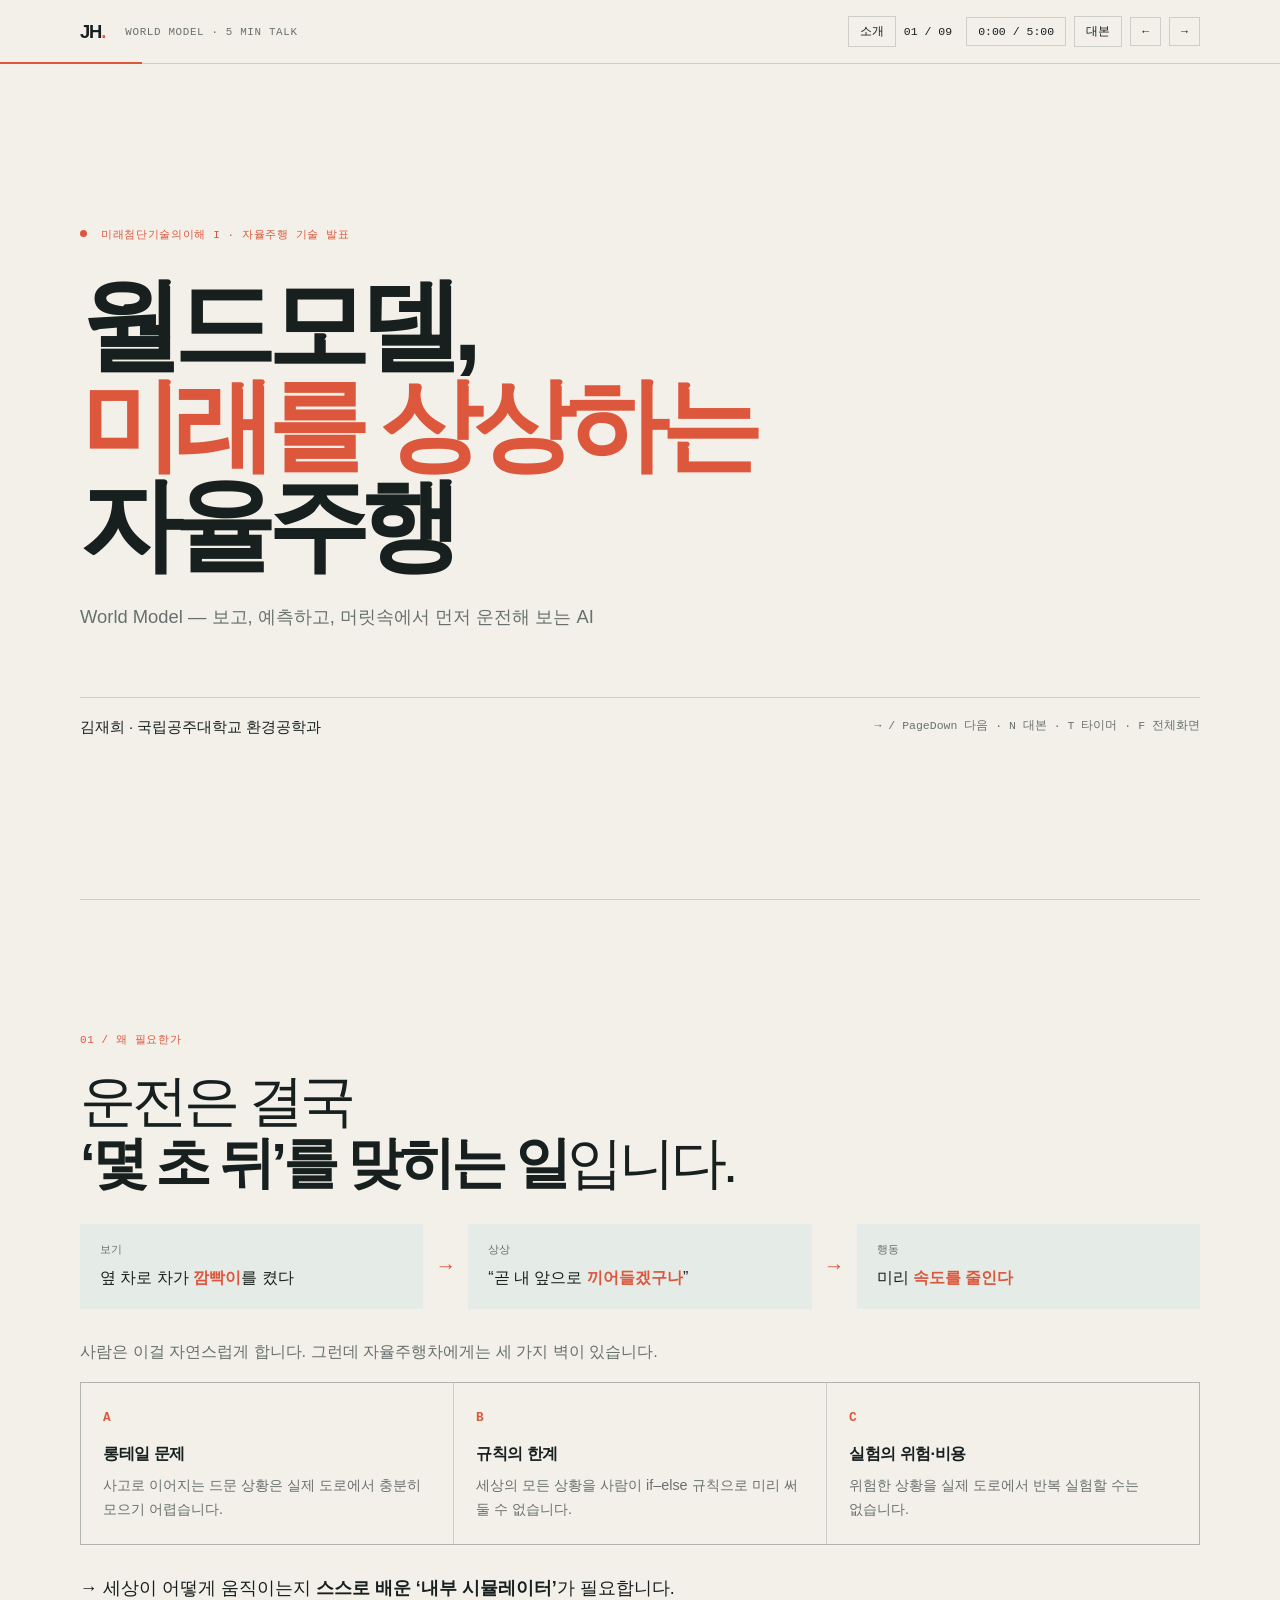
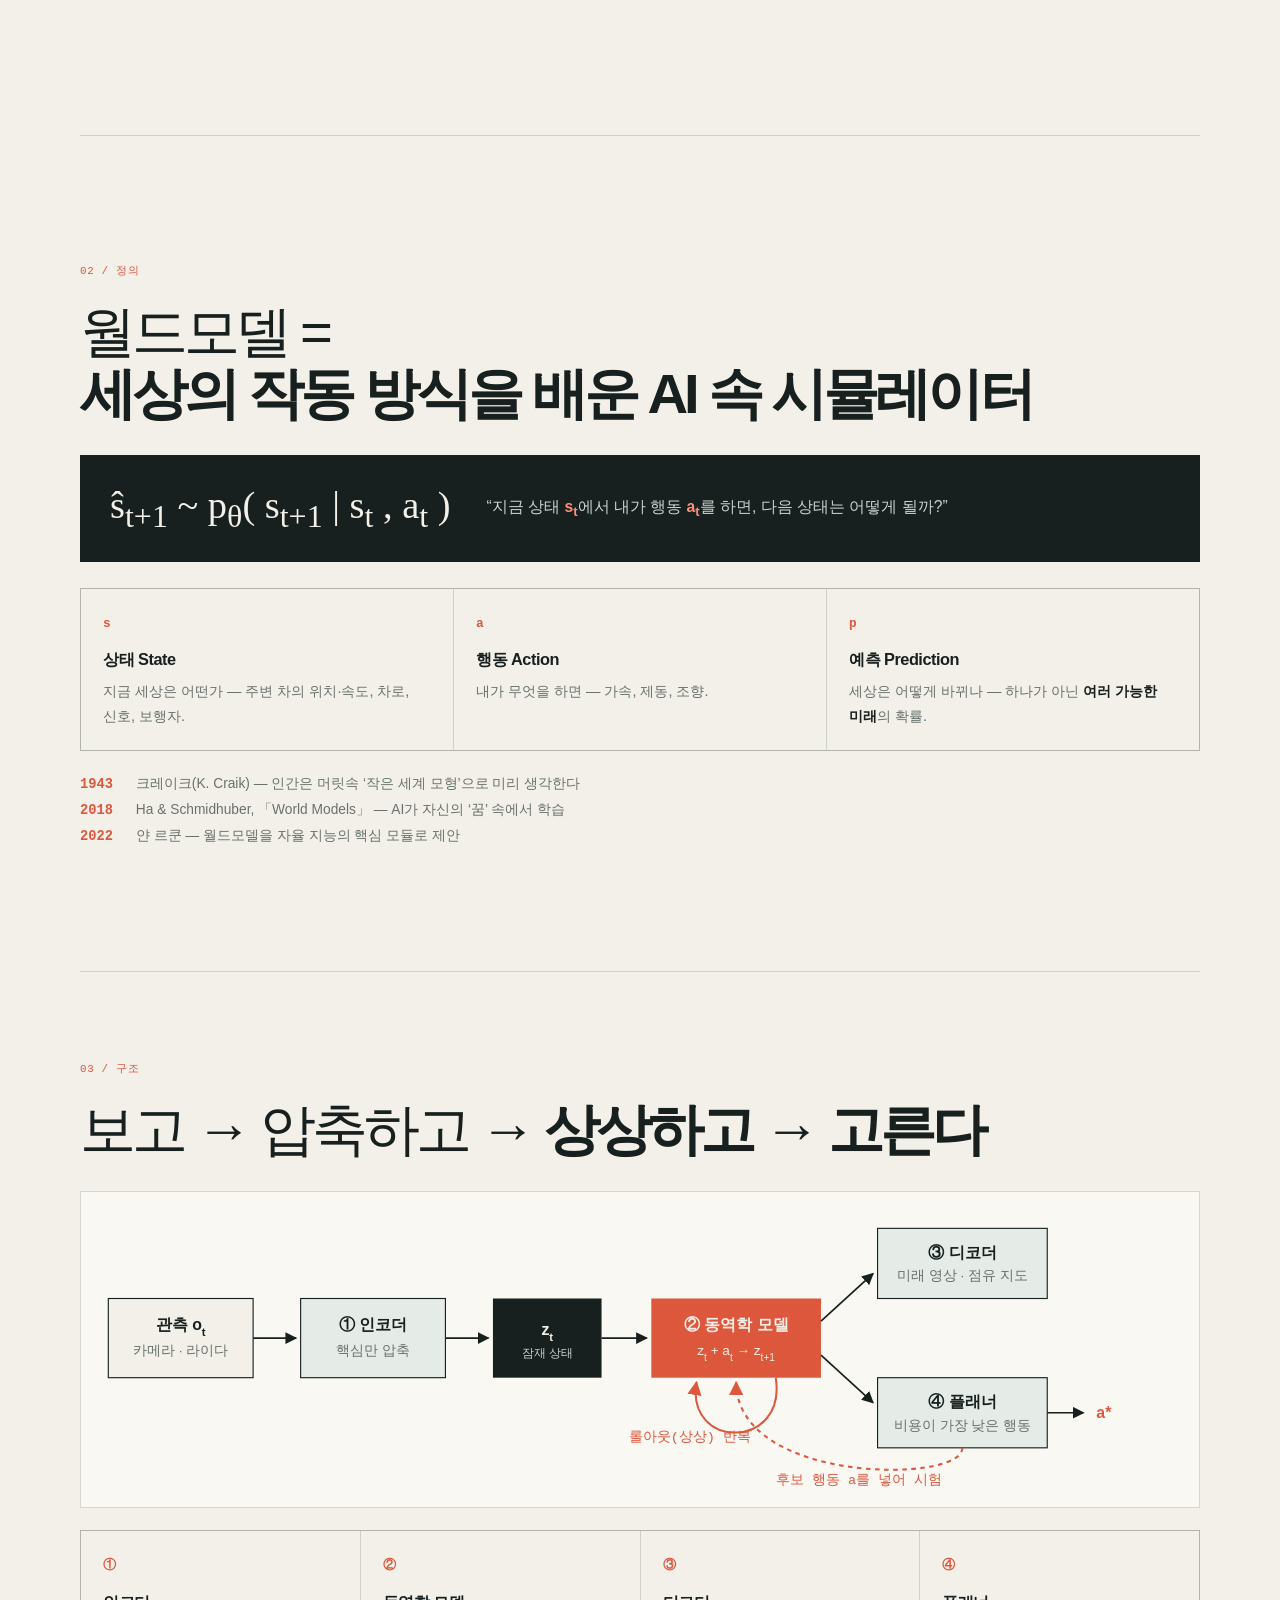
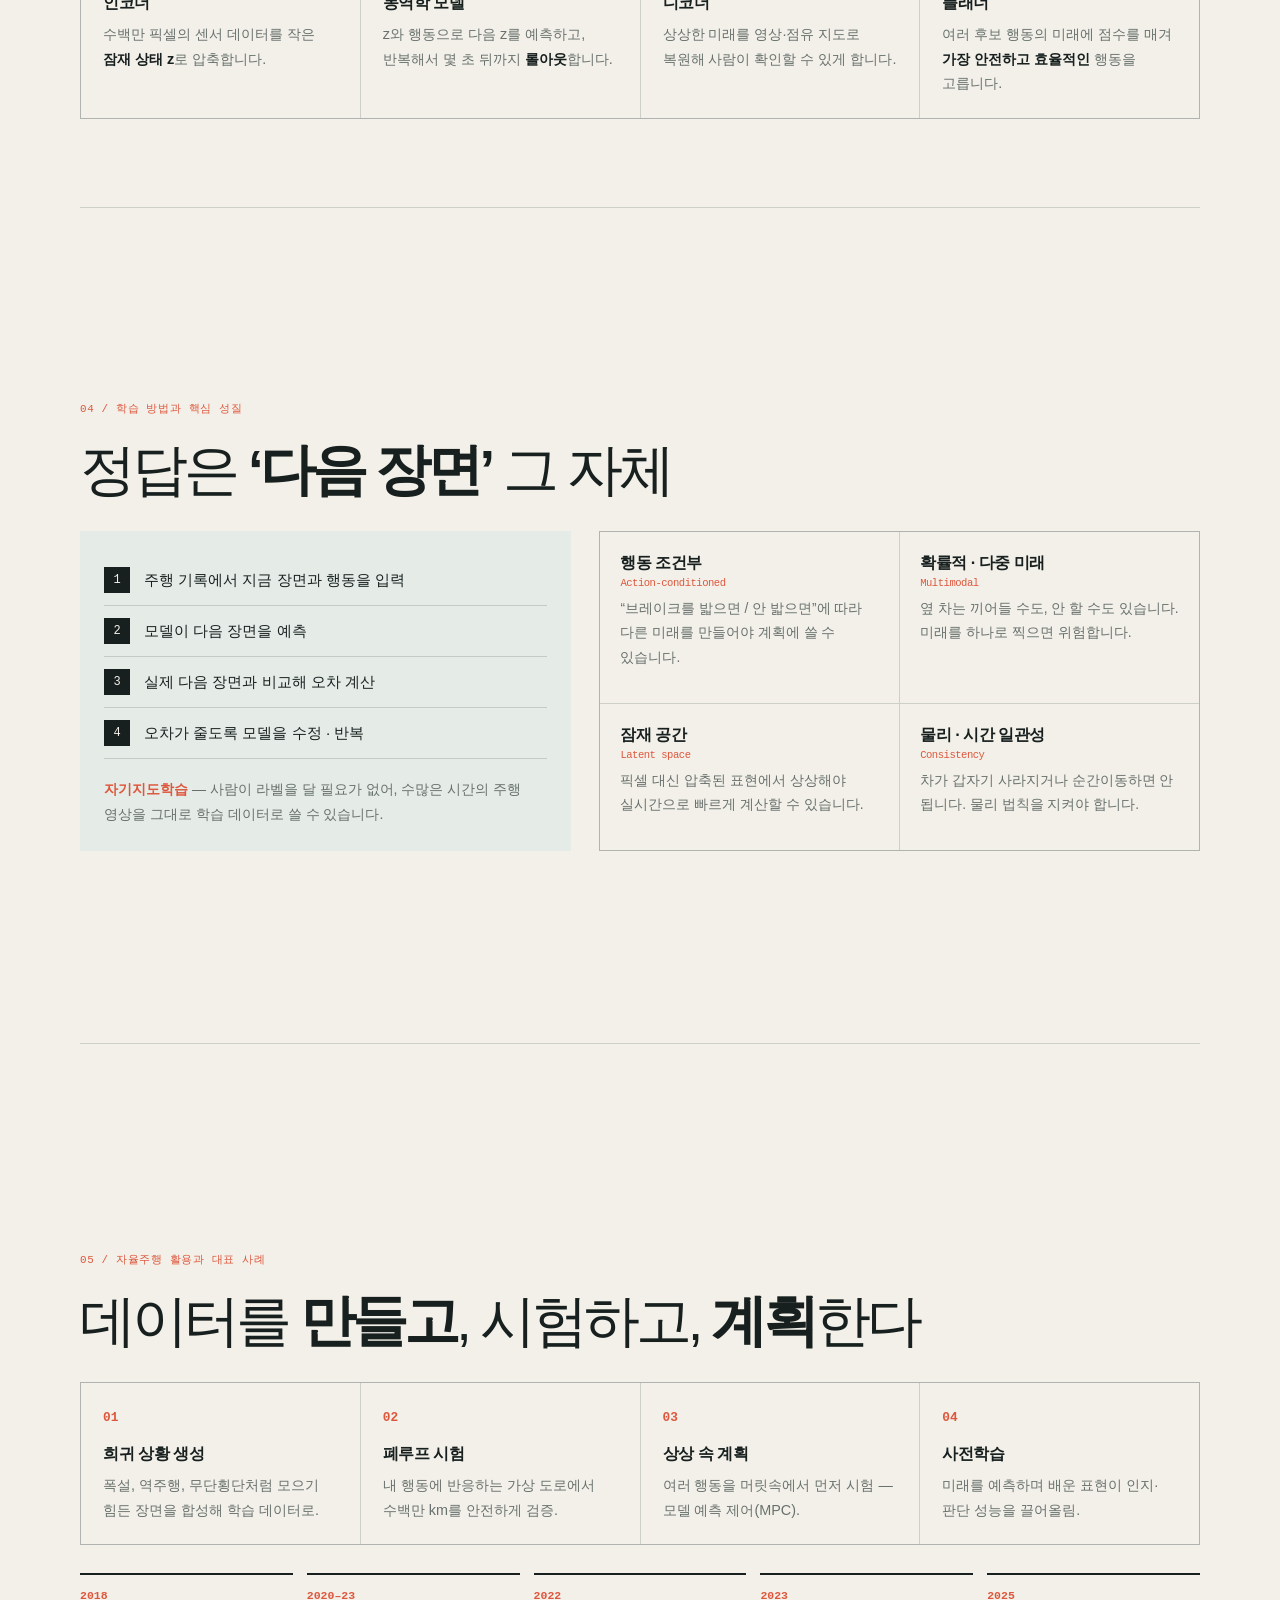
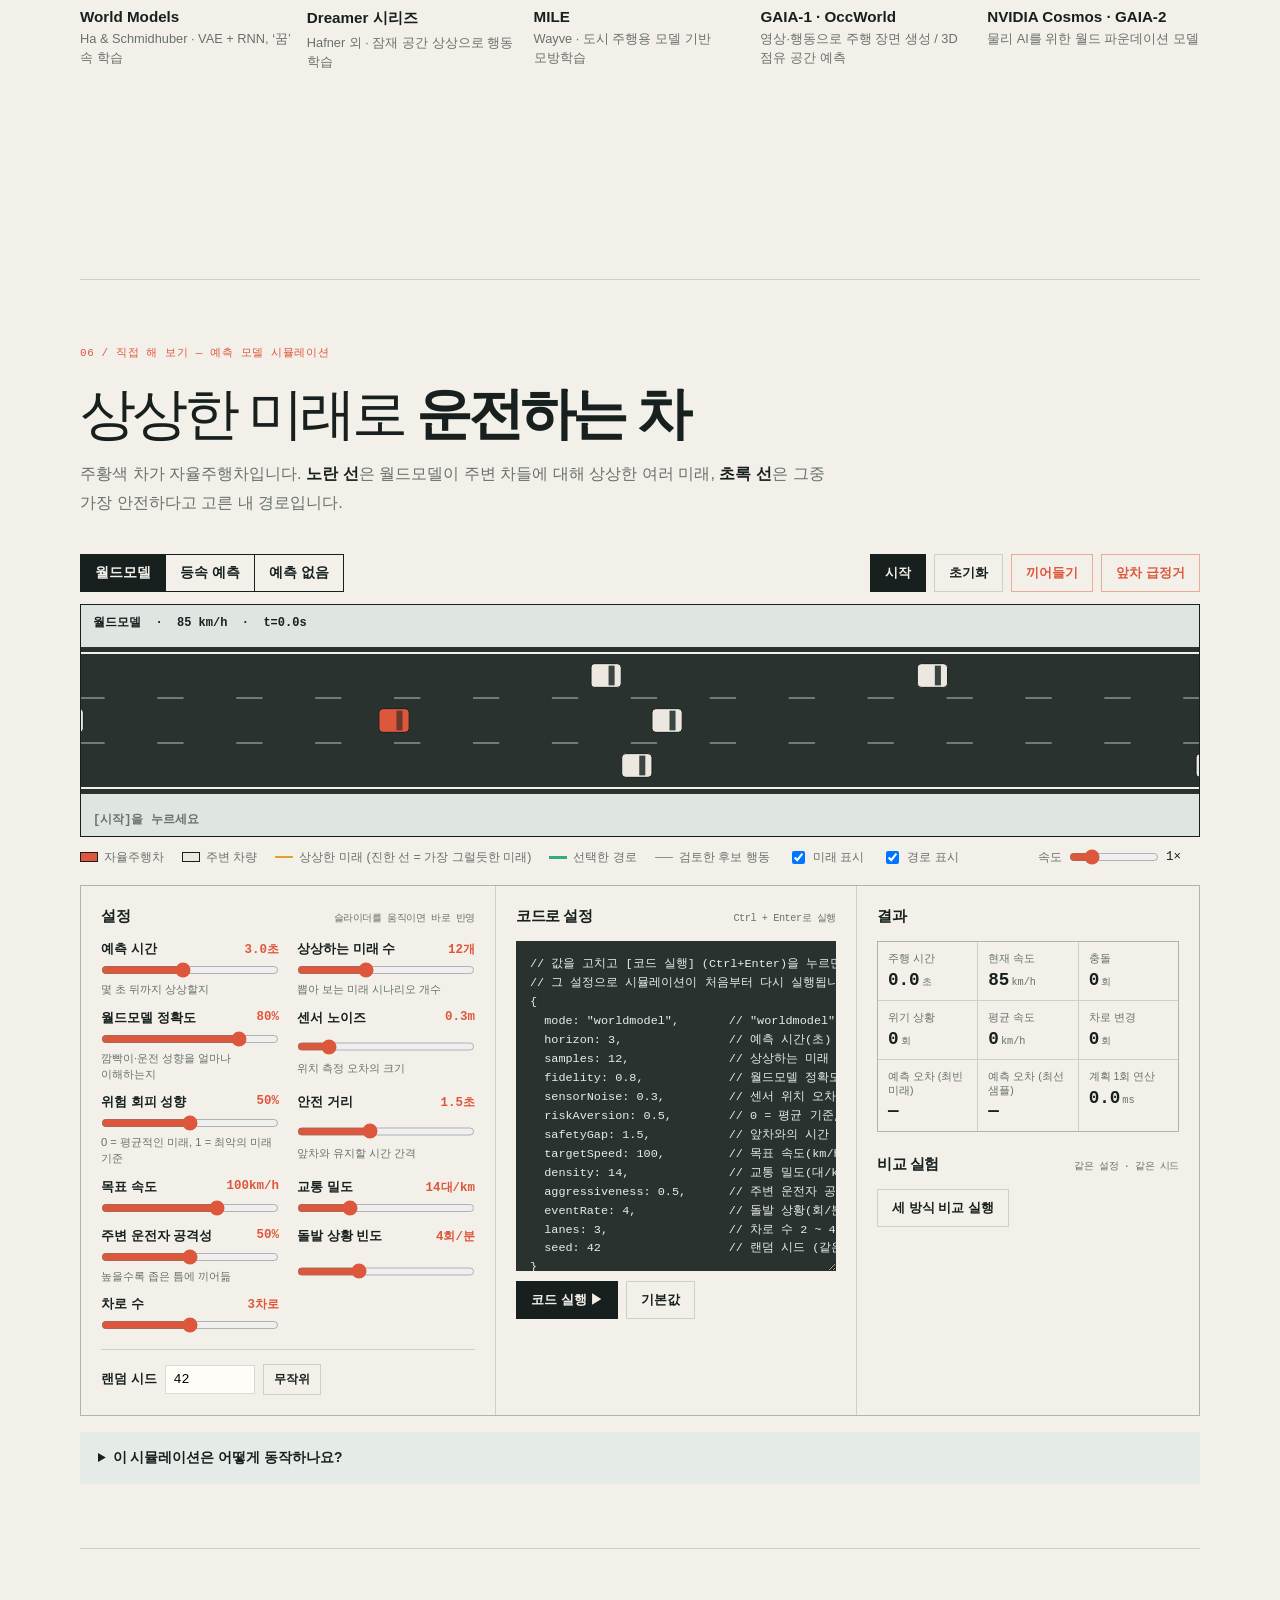
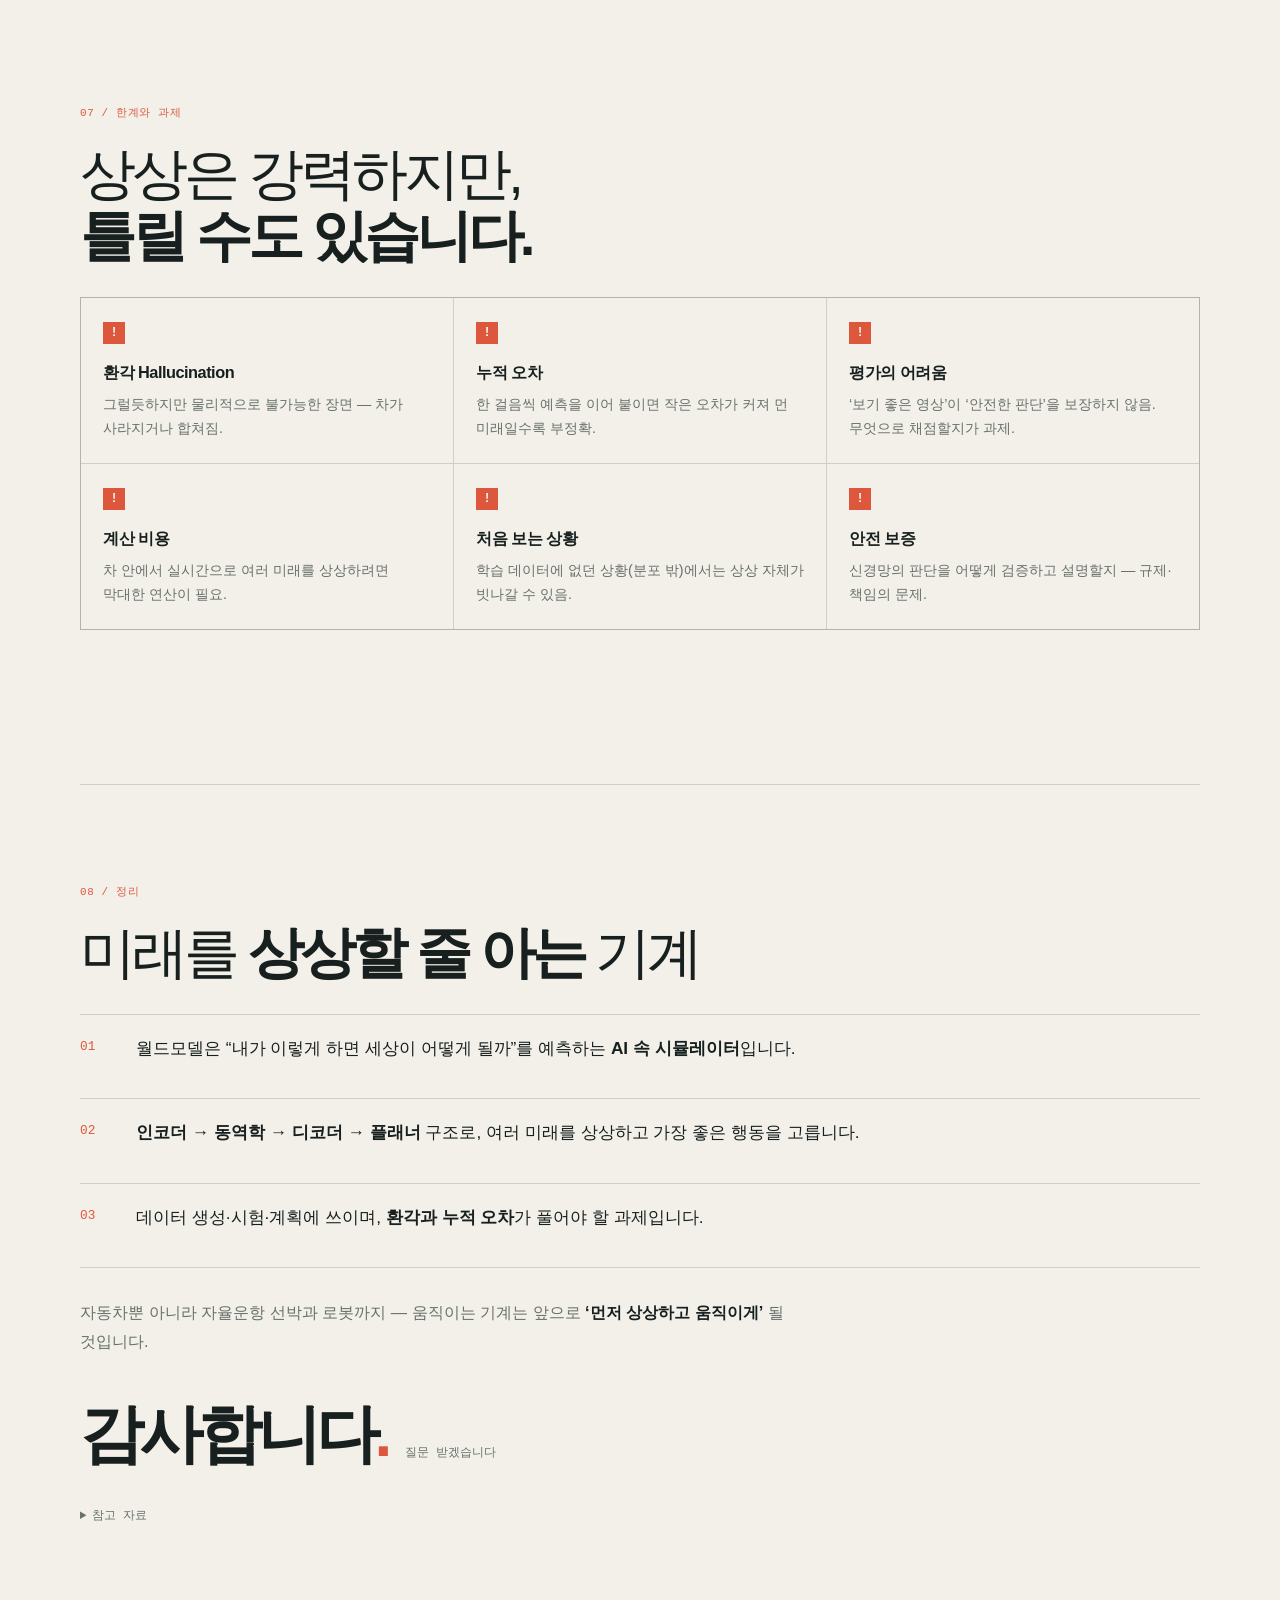
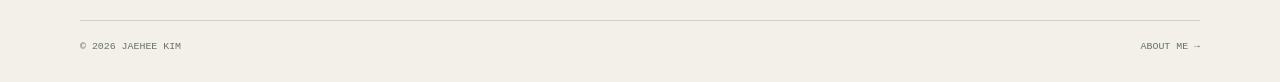
==== commit a3325aed: "Make navigation between the talk and intro page clearer - JH logo on the talk now returns to the fir" ====
--- a/index.html
+++ b/index.html
@@ -6,13 +6,14 @@
   <meta name="description" content="자율주행의 월드모델 기술 5분 발표와 예측 모델 시뮬레이션 — 김재희">
   <title>월드모델 발표 | 김재희</title>
   <link rel="stylesheet" href="styles.css?v=2">
-  <link rel="stylesheet" href="worldmodel.css">
+  <link rel="stylesheet" href="worldmodel.css?v=2">
 </head>
 <body class="deck">
   <header class="deck-bar">
-    <a class="brand" href="about.html" title="김재희 소개">JH<span>.</span></a>
+    <a class="brand" href="#s1" title="발표 처음으로">JH<span>.</span></a>
     <span class="deck-title">WORLD MODEL · 5 MIN TALK</span>
     <div class="deck-tools">
+      <a class="deck-btn deck-about" href="about.html">소개</a>
       <span class="deck-count" id="deck-count">01 / 09</span>
       <button class="deck-btn" id="deck-timer" type="button" title="발표 타이머 (T)"><span id="deck-time">0:00</span> / 5:00</button>
       <button class="deck-btn" id="deck-notes" type="button" aria-pressed="false" title="발표 대본 보기 (N)">대본</button>
@@ -316,8 +317,8 @@
     </footer>
   </main>
 
-  <script src="worldmodel-core.js"></script>
-  <script src="worldmodel-sim.js"></script>
-  <script src="worldmodel-deck.js"></script>
+  <script src="worldmodel-core.js?v=2"></script>
+  <script src="worldmodel-sim.js?v=2"></script>
+  <script src="worldmodel-deck.js?v=2"></script>
 </body>
 </html>
--- a/worldmodel.css
+++ b/worldmodel.css
@@ -59,6 +59,7 @@
 }
 
 .deck-btn:hover { border-color: var(--ink); }
+.deck-about { text-decoration: none; }
 .deck-btn[aria-pressed="true"],
 .deck-btn.is-on { color: var(--paper); background: var(--ink); border-color: var(--ink); }
 .deck-btn.is-over { color: var(--paper); background: var(--accent); border-color: var(--accent); }
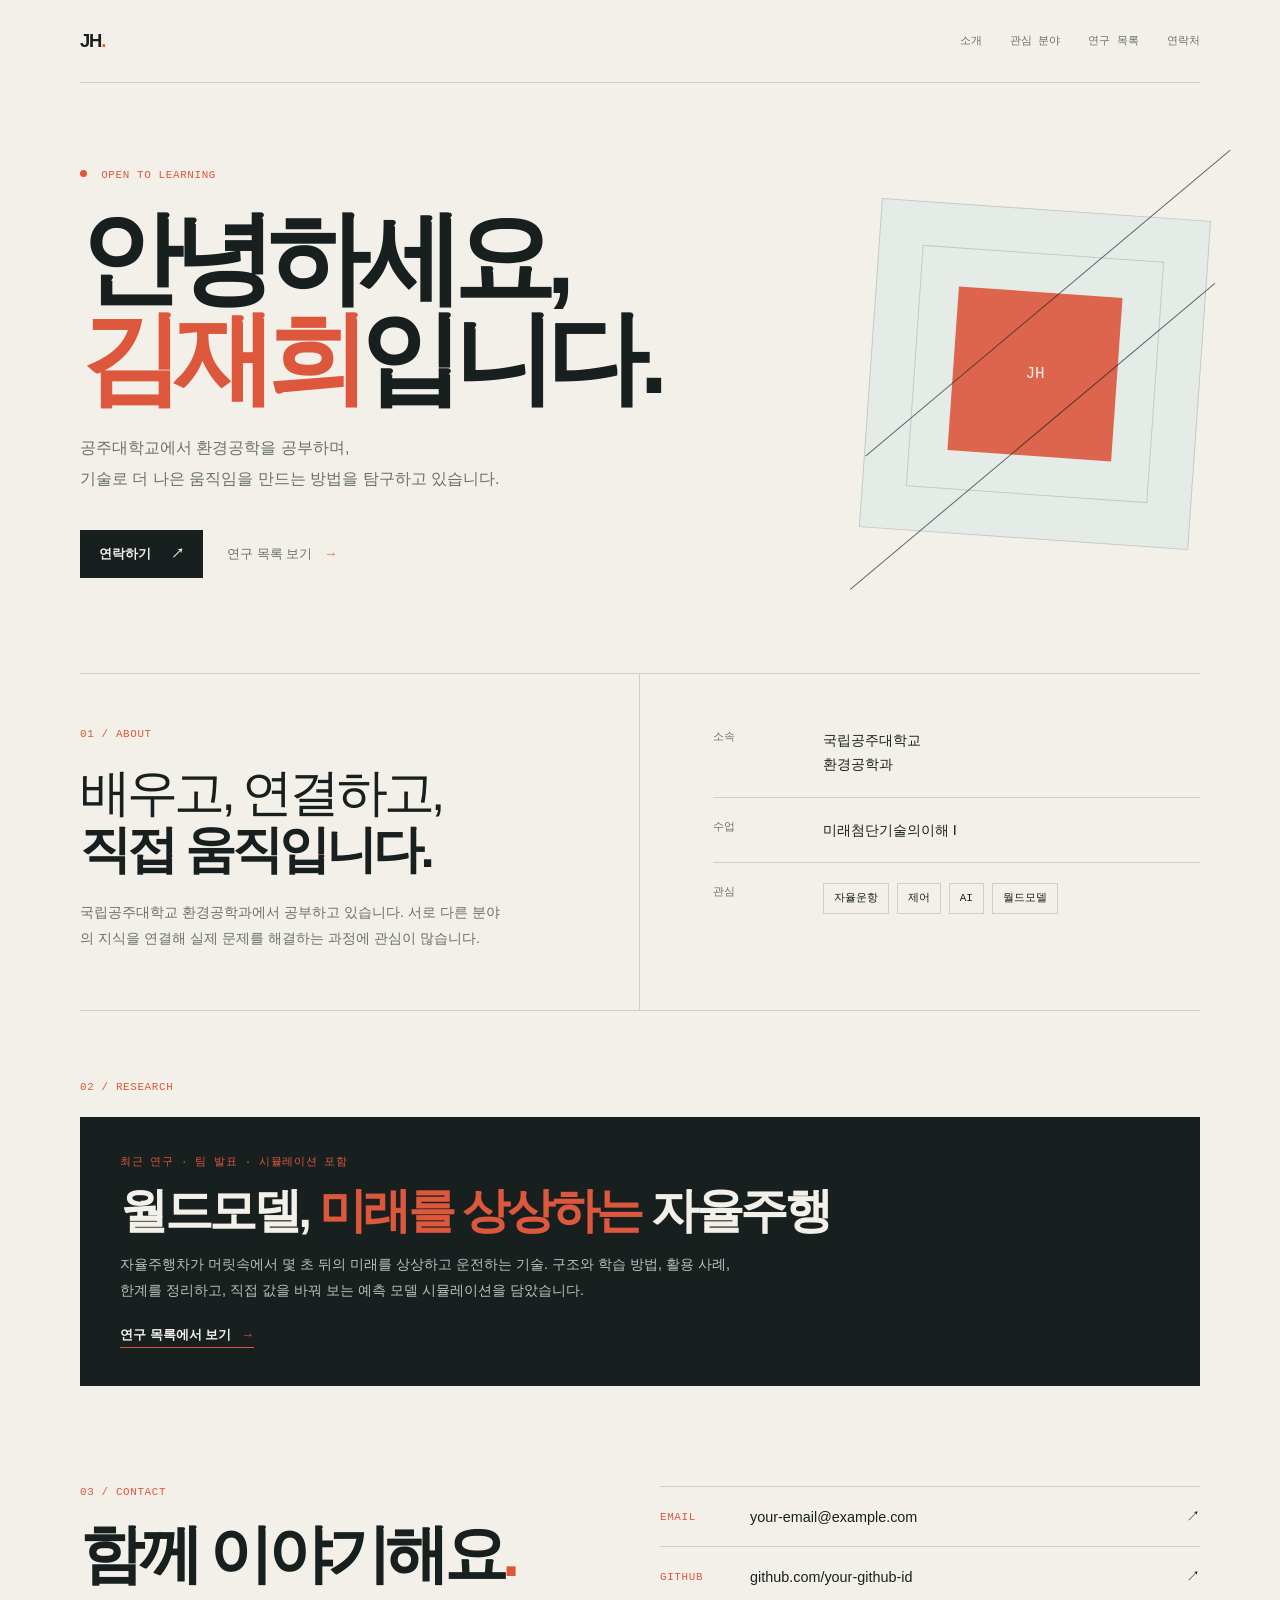
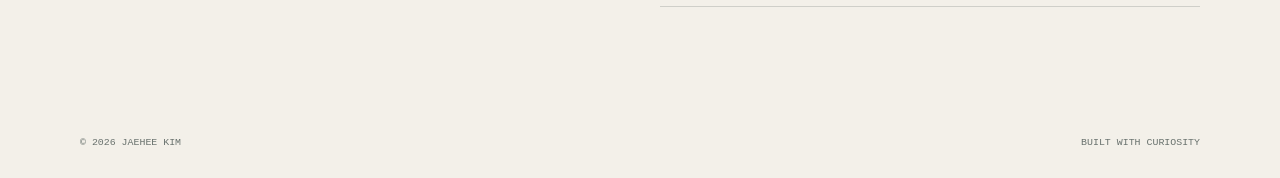
==== commit e271d9ae: "Separate personal intro from research and credit the talk team - Homepage is the personal intro agai" ====
--- a/index.html
+++ b/index.html
@@ -3,322 +3,101 @@
 <head>
   <meta charset="utf-8">
   <meta name="viewport" content="width=device-width, initial-scale=1">
-  <meta name="description" content="자율주행의 월드모델 기술 5분 발표와 예측 모델 시뮬레이션 — 김재희">
-  <title>월드모델 발표 | 김재희</title>
-  <link rel="stylesheet" href="styles.css?v=2">
-  <link rel="stylesheet" href="worldmodel.css?v=2">
+  <meta name="description" content="김재희의 개인 소개 페이지">
+  <title>김재희 | 개인 소개</title>
+  <link rel="stylesheet" href="styles.css?v=3">
 </head>
-<body class="deck">
-  <header class="deck-bar">
-    <a class="brand" href="#s1" title="발표 처음으로">JH<span>.</span></a>
-    <span class="deck-title">WORLD MODEL · 5 MIN TALK</span>
-    <div class="deck-tools">
-      <a class="deck-btn deck-about" href="about.html">소개</a>
-      <span class="deck-count" id="deck-count">01 / 09</span>
-      <button class="deck-btn" id="deck-timer" type="button" title="발표 타이머 (T)"><span id="deck-time">0:00</span> / 5:00</button>
-      <button class="deck-btn" id="deck-notes" type="button" aria-pressed="false" title="발표 대본 보기 (N)">대본</button>
-      <button class="deck-btn deck-arrow" id="deck-prev" type="button" aria-label="이전 슬라이드">←</button>
-      <button class="deck-btn deck-arrow" id="deck-next" type="button" aria-label="다음 슬라이드">→</button>
-    </div>
-    <span class="deck-progress" aria-hidden="true"><i id="deck-progress"></i></span>
-  </header>
+<body>
+  <main class="page-shell">
+    <nav class="topbar" aria-label="페이지 메뉴">
+      <a class="brand" href="#top">JH<span>.</span></a>
+      <div class="nav-links">
+        <a href="#about">소개</a>
+        <a href="#interests">관심 분야</a>
+        <a href="research.html">연구 목록</a>
+        <a href="#contact">연락처</a>
+      </div>
+    </nav>
 
-  <main class="page-shell deck-shell">
-
-    <!-- 01 표지 -->
-    <section class="slide slide-title" id="s1" data-start="0">
-      <p class="eyebrow"><span class="status-dot"></span> 미래첨단기술의이해 I · 자율주행 기술 발표</p>
-      <h1>월드모델,<br><em>미래를 상상하는</em><br>자율주행</h1>
-      <p class="intro">World Model — 보고, 예측하고, 머릿속에서 먼저 운전해 보는 AI</p>
-      <div class="title-meta">
-        <span>김재희 · 국립공주대학교 환경공학과</span>
-        <span class="wm-muted">→ / PageDown 다음 · N 대본 · T 타이머 · F 전체화면</span>
+    <section class="hero" id="top">
+      <div class="hero-copy">
+        <p class="eyebrow"><span class="status-dot"></span> OPEN TO LEARNING</p>
+        <h1>안녕하세요,<br><em>김재희</em>입니다.</h1>
+        <p class="intro">공주대학교에서 환경공학을 공부하며,<br>기술로 더 나은 움직임을 만드는 방법을 탐구하고 있습니다.</p>
+        <div class="hero-actions">
+          <a class="button button-primary" href="#contact">연락하기 <span aria-hidden="true">↗</span></a>
+          <a class="text-link" href="research.html">연구 목록 보기 <span aria-hidden="true">→</span></a>
+                  </div>
       </div>
-      <aside class="notes"><b>0:00 – 0:20</b>안녕하세요, 환경공학과 김재희입니다. 오늘은 자율주행에서 요즘 가장 주목받는 기술인 ‘월드모델’을 소개하겠습니다. 한마디로, 자동차가 머릿속에서 몇 초 뒤의 미래를 상상해 보고 운전하게 만드는 기술입니다.</aside>
+      <div class="hero-mark" aria-hidden="true">
+        <span class="mark-line line-one"></span>
+        <span class="mark-line line-two"></span>
+        <span class="mark-core">JH</span>
+      </div>
     </section>
 
-    <!-- 02 문제 -->
-    <section class="slide" id="s2" data-start="20">
-      <p class="section-label">01 / 왜 필요한가</p>
-      <h2>운전은 결국<br><strong>‘몇 초 뒤’를 맞히는 일</strong>입니다.</h2>
-      <div class="scene">
-        <div class="scene-step"><span class="scene-k">보기</span>옆 차로 차가 <b>깜빡이</b>를 켰다</div>
-        <span class="scene-arrow" aria-hidden="true">→</span>
-        <div class="scene-step"><span class="scene-k">상상</span>“곧 내 앞으로 <b>끼어들겠구나</b>”</div>
-        <span class="scene-arrow" aria-hidden="true">→</span>
-        <div class="scene-step"><span class="scene-k">행동</span>미리 <b>속도를 줄인다</b></div>
-      </div>
-      <p class="lead">사람은 이걸 자연스럽게 합니다. 그런데 자율주행차에게는 세 가지 벽이 있습니다.</p>
-      <div class="cards cards-3">
-        <article class="card"><span class="card-n">A</span><h3>롱테일 문제</h3><p>사고로 이어지는 드문 상황은 실제 도로에서 충분히 모으기 어렵습니다.</p></article>
-        <article class="card"><span class="card-n">B</span><h3>규칙의 한계</h3><p>세상의 모든 상황을 사람이 if–else 규칙으로 미리 써 둘 수 없습니다.</p></article>
-        <article class="card"><span class="card-n">C</span><h3>실험의 위험·비용</h3><p>위험한 상황을 실제 도로에서 반복 실험할 수는 없습니다.</p></article>
-      </div>
-      <p class="takeaway">→ 세상이 어떻게 움직이는지 <b>스스로 배운 ‘내부 시뮬레이터’</b>가 필요합니다.</p>
-      <aside class="notes"><b>0:20 – 0:55</b>운전은 결국 몇 초 뒤를 맞히는 일입니다. 옆 차가 깜빡이를 켜면 우리는 ‘끼어들겠구나’ 상상하고 미리 속도를 줄이죠. 하지만 자율주행차에는 벽이 있습니다. 사고 직전 같은 드문 상황은 데이터가 부족하고, 모든 상황을 규칙으로 쓸 수도 없고, 위험한 실험을 도로에서 반복할 수도 없습니다. 그래서 세상의 작동 방식을 스스로 배운 ‘내부 시뮬레이터’, 즉 월드모델이 필요합니다.</aside>
+    <section class="info-grid" id="about">
+      <article class="info-panel about-panel">
+        <p class="section-label">01 / ABOUT</p>
+        <h2>배우고, 연결하고,<br><strong>직접 움직입니다.</strong></h2>
+        <p>국립공주대학교 환경공학과에서 공부하고 있습니다. 서로 다른 분야의 지식을 연결해 실제 문제를 해결하는 과정에 관심이 많습니다.</p>
+      </article>
+
+      <article class="info-panel detail-panel" id="interests">
+        <div class="detail-row">
+          <span class="detail-label">소속</span>
+          <span>국립공주대학교<br>환경공학과</span>
+        </div>
+        <div class="detail-row">
+          <span class="detail-label">수업</span>
+          <span>미래첨단기술의이해 I</span>
+        </div>
+        <div class="detail-row interest-row">
+          <span class="detail-label">관심</span>
+          <div class="tag-list">
+            <span class="tag">자율운항</span>
+            <span class="tag">제어</span>
+            <span class="tag">AI</span>
+            <span class="tag">월드모델</span>
+          </div>
+        </div>
+      </article>
     </section>
 
-    <!-- 03 정의 -->
-    <section class="slide" id="s3" data-start="55">
-      <p class="section-label">02 / 정의</p>
-      <h2>월드모델 =<br><strong>세상의 작동 방식을 배운 AI 속 시뮬레이터</strong></h2>
-      <div class="formula" role="img" aria-label="다음 상태는 현재 상태와 행동이 주어졌을 때의 확률분포에서 나온다">
-        <span class="f-main">ŝ<sub>t+1</sub> ~ p<sub>θ</sub>( s<sub>t+1</sub> | s<sub>t</sub> , a<sub>t</sub> )</span>
-        <span class="f-read">“지금 상태 <b>s<sub>t</sub></b>에서 내가 행동 <b>a<sub>t</sub></b>를 하면, 다음 상태는 어떻게 될까?”</span>
-      </div>
-      <div class="cards cards-3">
-        <article class="card"><span class="card-n">s</span><h3>상태 State</h3><p>지금 세상은 어떤가 — 주변 차의 위치·속도, 차로, 신호, 보행자.</p></article>
-        <article class="card"><span class="card-n">a</span><h3>행동 Action</h3><p>내가 무엇을 하면 — 가속, 제동, 조향.</p></article>
-        <article class="card"><span class="card-n">p</span><h3>예측 Prediction</h3><p>세상은 어떻게 바뀌나 — 하나가 아닌 <b>여러 가능한 미래</b>의 확률.</p></article>
-      </div>
-      <div class="history">
-        <span><b>1943</b> 크레이크(K. Craik) — 인간은 머릿속 ‘작은 세계 모형’으로 미리 생각한다</span>
-        <span><b>2018</b> Ha &amp; Schmidhuber, 「World Models」 — AI가 자신의 ‘꿈’ 속에서 학습</span>
-        <span><b>2022</b> 얀 르쿤 — 월드모델을 자율 지능의 핵심 모듈로 제안</span>
-      </div>
-      <aside class="notes"><b>0:55 – 1:35</b>월드모델은 한 문장으로 ‘세상의 작동 방식을 배운 AI 속 시뮬레이터’입니다. 수식으로는, 지금 상태 s와 내 행동 a가 주어졌을 때 다음 상태의 확률을 예측하는 함수입니다. 여기서 중요한 건 미래를 하나로 찍지 않고 여러 가능성을 확률로 본다는 점입니다. 이 아이디어는 사람이 머릿속 모형으로 생각한다는 1943년 심리학 개념에서 출발했고, 2018년 ‘World Models’ 논문에서 AI가 자기 꿈속에서 학습하는 모습을 보여 주며 주목받았습니다.</aside>
+    <section class="talk-section" id="talk">
+      <p class="section-label">02 / RESEARCH</p>
+      <a class="talk-card" href="research.html">
+        <span class="talk-meta">최근 연구 · 팀 발표 · 시뮬레이션 포함</span>
+        <span class="talk-title">월드모델, <em>미래를 상상하는</em> 자율주행</span>
+        <span class="talk-desc">자율주행차가 머릿속에서 몇 초 뒤의 미래를 상상하고 운전하는 기술. 구조와 학습 방법, 활용 사례, 한계를 정리하고, 직접 값을 바꿔 보는 예측 모델 시뮬레이션을 담았습니다.</span>
+        <span class="talk-go">연구 목록에서 보기 <span aria-hidden="true">→</span></span>
+      </a>
     </section>
 
-    <!-- 04 구조 -->
-    <section class="slide" id="s4" data-start="95">
-      <p class="section-label">03 / 구조</p>
-      <h2>보고 → 압축하고 → <strong>상상하고 → 고른다</strong></h2>
-      <figure class="arch">
-        <svg viewBox="0 0 960 250" role="img" aria-labelledby="arch-t">
-          <title id="arch-t">월드모델 구조: 관측이 인코더를 거쳐 잠재 상태가 되고, 동역학 모델이 행동과 함께 미래 잠재 상태를 반복 예측하며, 디코더가 미래 장면을 복원하고, 플래너가 최선의 행동을 고른다.</title>
-          <defs>
-            <marker id="ah" viewBox="0 0 10 10" refX="9" refY="5" markerWidth="7" markerHeight="7" orient="auto-start-reverse"><path d="M0 0 L10 5 L0 10 z" fill="#17201f"/></marker>
-            <marker id="ah2" viewBox="0 0 10 10" refX="9" refY="5" markerWidth="7" markerHeight="7" orient="auto-start-reverse"><path d="M0 0 L10 5 L0 10 z" fill="#dd573d"/></marker>
-          </defs>
-          <g font-family="Trebuchet MS, Malgun Gothic, sans-serif" font-size="14" fill="#17201f">
-            <rect x="10" y="80" width="128" height="70" fill="#f3f0e9" stroke="#17201f"/>
-            <text x="74" y="108" text-anchor="middle" font-weight="700">관측 o<tspan baseline-shift="sub" font-size="10">t</tspan></text>
-            <text x="74" y="130" text-anchor="middle" font-size="12" fill="#68716d">카메라 · 라이다</text>
-
-            <rect x="180" y="80" width="128" height="70" fill="#e5ece7" stroke="#17201f"/>
-            <text x="244" y="108" text-anchor="middle" font-weight="700">① 인코더</text>
-            <text x="244" y="130" text-anchor="middle" font-size="12" fill="#68716d">핵심만 압축</text>
-
-            <rect x="350" y="80" width="96" height="70" fill="#17201f"/>
-            <text x="398" y="112" text-anchor="middle" font-weight="700" fill="#f3f0e9">z<tspan baseline-shift="sub" font-size="10">t</tspan></text>
-            <text x="398" y="132" text-anchor="middle" font-size="11" fill="#c9cfcb">잠재 상태</text>
-
-            <rect x="490" y="80" width="150" height="70" fill="#dd573d"/>
-            <text x="565" y="108" text-anchor="middle" font-weight="700" fill="#f3f0e9">② 동역학 모델</text>
-            <text x="565" y="130" text-anchor="middle" font-size="12" fill="#f3f0e9">z<tspan baseline-shift="sub" font-size="9">t</tspan> + a<tspan baseline-shift="sub" font-size="9">t</tspan> → z<tspan baseline-shift="sub" font-size="9">t+1</tspan></text>
-
-            <rect x="690" y="18" width="150" height="62" fill="#e5ece7" stroke="#17201f"/>
-            <text x="765" y="44" text-anchor="middle" font-weight="700">③ 디코더</text>
-            <text x="765" y="64" text-anchor="middle" font-size="12" fill="#68716d">미래 영상 · 점유 지도</text>
-
-            <rect x="690" y="150" width="150" height="62" fill="#e5ece7" stroke="#17201f"/>
-            <text x="765" y="176" text-anchor="middle" font-weight="700">④ 플래너</text>
-            <text x="765" y="196" text-anchor="middle" font-size="12" fill="#68716d">비용이 가장 낮은 행동</text>
-
-            <text x="890" y="186" text-anchor="middle" font-weight="700" fill="#dd573d">a*</text>
-          </g>
-          <g stroke="#17201f" stroke-width="1.5" fill="none">
-            <path d="M138 115 H176" marker-end="url(#ah)"/>
-            <path d="M308 115 H346" marker-end="url(#ah)"/>
-            <path d="M446 115 H486" marker-end="url(#ah)"/>
-            <path d="M640 100 L686 58" marker-end="url(#ah)"/>
-            <path d="M640 130 L686 172" marker-end="url(#ah)"/>
-            <path d="M840 181 H872" marker-end="url(#ah)"/>
-          </g>
-          <g stroke="#dd573d" stroke-width="1.8" fill="none">
-            <path d="M600 150 C 610 214, 520 214, 530 154" marker-end="url(#ah2)"/>
-            <path d="M765 212 C 765 244, 565 244, 565 154" stroke-dasharray="4 4" marker-end="url(#ah2)"/>
-          </g>
-          <g font-family="Courier New, monospace" font-size="12" fill="#dd573d">
-            <text x="470" y="206">롤아웃(상상) 반복</text>
-            <text x="600" y="244">후보 행동 a를 넣어 시험</text>
-          </g>
-        </svg>
-      </figure>
-      <div class="cards cards-4">
-        <article class="card"><span class="card-n">①</span><h3>인코더</h3><p>수백만 픽셀의 센서 데이터를 작은 <b>잠재 상태 z</b>로 압축합니다.</p></article>
-        <article class="card"><span class="card-n">②</span><h3>동역학 모델</h3><p>z와 행동으로 다음 z를 예측하고, 반복해서 몇 초 뒤까지 <b>롤아웃</b>합니다.</p></article>
-        <article class="card"><span class="card-n">③</span><h3>디코더</h3><p>상상한 미래를 영상·점유 지도로 복원해 사람이 확인할 수 있게 합니다.</p></article>
-        <article class="card"><span class="card-n">④</span><h3>플래너</h3><p>여러 후보 행동의 미래에 점수를 매겨 <b>가장 안전하고 효율적인</b> 행동을 고릅니다.</p></article>
+    <section class="contact-section" id="contact">
+      <div>
+        <p class="section-label">03 / CONTACT</p>
+        <h2>함께 이야기해요<span>.</span></h2>
       </div>
-      <aside class="notes"><b>1:35 – 2:15</b>구조는 네 부분입니다. 먼저 인코더가 카메라와 라이다의 방대한 데이터를 핵심만 담은 잠재 상태로 압축합니다. 다음으로 월드모델의 심장인 동역학 모델이 ‘이 상태에서 이 행동을 하면’ 다음 상태를 예측하고, 이걸 반복해서 몇 초 뒤까지 상상합니다. 디코더는 그 상상을 영상이나 지도로 바꿔 사람이 볼 수 있게 하고, 마지막으로 플래너가 여러 후보 행동을 상상 속에서 시험해 가장 좋은 행동을 고릅니다.</aside>
-    </section>
-
-    <!-- 05 학습 -->
-    <section class="slide" id="s5" data-start="135">
-      <p class="section-label">04 / 학습 방법과 핵심 성질</p>
-      <h2>정답은 <strong>‘다음 장면’</strong> 그 자체</h2>
-      <div class="split">
-        <div class="loop">
-          <div class="loop-step"><span>1</span>주행 기록에서 지금 장면과 행동을 입력</div>
-          <div class="loop-step"><span>2</span>모델이 다음 장면을 예측</div>
-          <div class="loop-step"><span>3</span>실제 다음 장면과 비교해 오차 계산</div>
-          <div class="loop-step"><span>4</span>오차가 줄도록 모델을 수정 · 반복</div>
-          <p class="loop-note"><b>자기지도학습</b> — 사람이 라벨을 달 필요가 없어, 수많은 시간의 주행 영상을 그대로 학습 데이터로 쓸 수 있습니다.</p>
-        </div>
-        <div class="props">
-          <div class="prop"><h3>행동 조건부 <small>Action-conditioned</small></h3><p>“브레이크를 밟으면 / 안 밟으면”에 따라 다른 미래를 만들어야 계획에 쓸 수 있습니다.</p></div>
-          <div class="prop"><h3>확률적 · 다중 미래 <small>Multimodal</small></h3><p>옆 차는 끼어들 수도, 안 할 수도 있습니다. 미래를 하나로 찍으면 위험합니다.</p></div>
-          <div class="prop"><h3>잠재 공간 <small>Latent space</small></h3><p>픽셀 대신 압축된 표현에서 상상해야 실시간으로 빠르게 계산할 수 있습니다.</p></div>
-          <div class="prop"><h3>물리 · 시간 일관성 <small>Consistency</small></h3><p>차가 갑자기 사라지거나 순간이동하면 안 됩니다. 물리 법칙을 지켜야 합니다.</p></div>
-        </div>
+      <div class="contact-links">
+        <!-- 아래 두 링크의 href와 표시 글자를 본인의 정보로 바꿔주세요. -->
+        <a class="contact-link" href="mailto:your-email@example.com">
+          <span class="contact-type">EMAIL</span>
+          <span>your-email@example.com</span>
+          <span class="arrow" aria-hidden="true">↗</span>
+        </a>
+        <a class="contact-link" href="https://github.com/your-github-id" target="_blank" rel="noreferrer">
+          <span class="contact-type">GITHUB</span>
+          <span>github.com/your-github-id</span>
+          <span class="arrow" aria-hidden="true">↗</span>
+        </a>
       </div>
-      <aside class="notes"><b>2:15 – 2:45</b>학습 방법이 이 기술의 강점입니다. 정답이 ‘다음 장면’ 그 자체라서 사람이 라벨을 달 필요가 없습니다. 주행 기록만 있으면 스스로 배우는 자기지도학습이죠. 좋은 월드모델은 네 가지 성질이 필요합니다. 내 행동에 따라 다른 미래를 만들 것, 미래를 하나가 아니라 여러 개로 볼 것, 압축된 공간에서 빠르게 상상할 것, 그리고 물리 법칙을 지킬 것입니다.</aside>
-    </section>
-
-    <!-- 06 활용과 사례 -->
-    <section class="slide" id="s6" data-start="165">
-      <p class="section-label">05 / 자율주행 활용과 대표 사례</p>
-      <h2>데이터를 <strong>만들고</strong>, 시험하고, <strong>계획</strong>한다</h2>
-      <div class="cards cards-4">
-        <article class="card"><span class="card-n">01</span><h3>희귀 상황 생성</h3><p>폭설, 역주행, 무단횡단처럼 모으기 힘든 장면을 합성해 학습 데이터로.</p></article>
-        <article class="card"><span class="card-n">02</span><h3>폐루프 시험</h3><p>내 행동에 반응하는 가상 도로에서 수백만 km를 안전하게 검증.</p></article>
-        <article class="card"><span class="card-n">03</span><h3>상상 속 계획</h3><p>여러 행동을 머릿속에서 먼저 시험 — 모델 예측 제어(MPC).</p></article>
-        <article class="card"><span class="card-n">04</span><h3>사전학습</h3><p>미래를 예측하며 배운 표현이 인지·판단 성능을 끌어올림.</p></article>
-      </div>
-      <ol class="timeline">
-        <li><b>2018</b><span>World Models</span><small>Ha &amp; Schmidhuber · VAE + RNN, ‘꿈’ 속 학습</small></li>
-        <li><b>2020–23</b><span>Dreamer 시리즈</span><small>Hafner 외 · 잠재 공간 상상으로 행동 학습</small></li>
-        <li><b>2022</b><span>MILE</span><small>Wayve · 도시 주행용 모델 기반 모방학습</small></li>
-        <li><b>2023</b><span>GAIA-1 · OccWorld</span><small>영상·행동으로 주행 장면 생성 / 3D 점유 공간 예측</small></li>
-        <li><b>2025</b><span>NVIDIA Cosmos · GAIA-2</span><small>물리 AI를 위한 월드 파운데이션 모델</small></li>
-      </ol>
-      <aside class="notes"><b>2:45 – 3:15</b>자율주행에서는 크게 네 가지로 씁니다. 모으기 힘든 위험 장면을 만들어 내고, 내 행동에 반응하는 가상 도로에서 시험하고, 상상 속에서 행동을 미리 시험해 계획하고, 미래 예측으로 배운 지식을 인지 성능 향상에 씁니다. 2018년 논문에서 시작해, 웨이브의 GAIA, 엔비디아의 Cosmos처럼 이제는 기업들이 주행 영상을 생성하는 대형 월드모델을 내놓고 있습니다. 그럼 이 원리를 직접 보겠습니다.</aside>
-    </section>
-
-    <!-- 07 시뮬레이션 -->
-    <section class="slide slide-sim" id="s7" data-start="195">
-      <p class="section-label">06 / 직접 해 보기 — 예측 모델 시뮬레이션</p>
-      <h2>상상한 미래로 <strong>운전하는 차</strong></h2>
-      <p class="lead">주황색 차가 자율주행차입니다. <b class="c-pred">노란 선</b>은 월드모델이 주변 차들에 대해 상상한 여러 미래, <b class="c-plan">초록 선</b>은 그중 가장 안전하다고 고른 내 경로입니다.</p>
-
-      <div class="wm" id="wm-sim">
-        <div class="wm-toolbar">
-          <div class="wm-modes" role="group" aria-label="예측 방식">
-            <button type="button" data-mode="worldmodel">월드모델</button>
-            <button type="button" data-mode="constvel">등속 예측</button>
-            <button type="button" data-mode="reactive">예측 없음</button>
-          </div>
-          <div class="wm-actions">
-            <button type="button" class="wm-btn wm-btn-primary" id="wm-play" aria-pressed="false">시작</button>
-            <button type="button" class="wm-btn" id="wm-reset">초기화</button>
-            <button type="button" class="wm-btn wm-btn-event" id="wm-cutin">끼어들기</button>
-            <button type="button" class="wm-btn wm-btn-event" id="wm-brake">앞차 급정거</button>
-          </div>
-        </div>
-
-        <div class="wm-stage">
-          <canvas id="wm-canvas" aria-label="고속도로 시뮬레이션 화면"></canvas>
-        </div>
-        <div class="wm-legend">
-          <span><i class="lg lg-ego"></i>자율주행차</span>
-          <span><i class="lg lg-car"></i>주변 차량</span>
-          <span><i class="lg lg-pred"></i>상상한 미래 (진한 선 = 가장 그럴듯한 미래)</span>
-          <span><i class="lg lg-plan"></i>선택한 경로</span>
-          <span><i class="lg lg-cand"></i>검토한 후보 행동</span>
-          <label class="wm-check"><input type="checkbox" id="wm-show-pred" checked> 미래 표시</label>
-          <label class="wm-check"><input type="checkbox" id="wm-show-plan" checked> 경로 표시</label>
-          <label class="wm-speed">속도 <input type="range" id="wm-speed" min="0.25" max="4" step="0.25" value="1"> <output id="wm-speed-out">1×</output></label>
-        </div>
-
-        <div class="wm-panels">
-          <section class="wm-panel">
-            <h3 class="wm-h">설정 <small>슬라이더를 움직이면 바로 반영</small></h3>
-            <div class="wm-params" id="wm-params"></div>
-            <div class="wm-seed">
-              <label for="wm-seed">랜덤 시드</label>
-              <input type="number" id="wm-seed" min="1" max="99999">
-              <button type="button" class="wm-btn wm-btn-sm" id="wm-seed-rand">무작위</button>
-            </div>
-          </section>
-
-          <section class="wm-panel">
-            <h3 class="wm-h">코드로 설정 <small>Ctrl + Enter로 실행</small></h3>
-            <textarea id="wm-code" spellcheck="false" autocomplete="off" aria-label="시뮬레이션 설정 코드"></textarea>
-            <div class="wm-code-actions">
-              <button type="button" class="wm-btn wm-btn-primary" id="wm-run-code">코드 실행 ▶</button>
-              <button type="button" class="wm-btn" id="wm-default-code">기본값</button>
-            </div>
-            <p class="wm-code-msg" id="wm-code-msg" aria-live="polite"></p>
-          </section>
-
-          <section class="wm-panel">
-            <h3 class="wm-h">결과</h3>
-            <div class="wm-stats" id="wm-stats"></div>
-            <h3 class="wm-h wm-h-2">비교 실험 <small>같은 설정 · 같은 시드</small></h3>
-            <button type="button" class="wm-btn" id="wm-compare-btn">세 방식 비교 실행</button>
-            <div id="wm-compare" aria-live="polite"></div>
-          </section>
-        </div>
-
-        <details class="wm-how">
-          <summary>이 시뮬레이션은 어떻게 동작하나요?</summary>
-          <ol>
-            <li><b>관측</b> — 0.2초마다 주변 차량의 위치·속도·가속도를 센서 노이즈가 섞인 채로 읽습니다.</li>
-            <li><b>상상</b> — 월드모델이 차량마다 ‘상상하는 미래 수’만큼 미래 궤적을 샘플링합니다. 정확도가 높을수록 깜빡이(의도)와 운전 성향을 잘 읽고, 낮을수록 예측이 흐려집니다.</li>
-            <li><b>시험</b> — 가속·제동 7가지 × 차로 유지/변경 = 최대 21개 후보 행동을 모든 상상 속 미래에 넣어 봅니다.</li>
-            <li><b>채점</b> — 비용 = 충돌 위험 + 안전거리 부족 + 목표 속도와의 차이 + 승차감. ‘위험 회피 성향’은 평균적인 미래와 최악의 미래 중 어느 쪽을 더 중시할지 정합니다.</li>
-            <li><b>선택</b> — 비용이 가장 낮은 행동을 실행하고, 0.2초 뒤 다시 상상합니다 (모델 예측 제어, MPC).</li>
-          </ol>
-          <p><b>등속 예측</b>은 “모두 지금 속도로 직진한다”는 한 가지 미래만 상상합니다. <b>예측 없음</b>은 이미 내 차로에 들어온 앞차에만 0.7초 늦게 반응합니다. ‘예측 오차(최선 샘플)’는 상상한 여러 미래 중 실제와 가장 가까웠던 것의 오차(minFDE)입니다. 브라우저 콘솔에서 <code>WM.run({ horizon: 5 })</code>처럼 코드로도 실행할 수 있습니다.</p>
-        </details>
-      </div>
-      <aside class="notes"><b>3:15 – 4:20</b>(시작 버튼) 주황색이 자율주행차, 노란 선들이 월드모델이 상상한 주변 차들의 여러 미래, 초록 선이 고른 경로입니다. (끼어들기 버튼) 옆 차가 깜빡이를 켜는 순간 노란 선이 제 차로로 휘어지고, 차가 미리 속도를 줄입니다. (등속 예측으로 바꾸고 다시 끼어들기) 이번엔 ‘모두 직진한다’고만 가정해서, 차가 들어온 뒤에야 급하게 브레이크를 밟습니다. (정확도를 낮추거나 예측 시간을 줄여 보기) 상상이 부정확하면 안전도 떨어집니다. (비교 실험 버튼) 같은 조건에서 세 방식을 돌려 보면 충돌과 위기 상황의 차이가 숫자로 드러납니다. 미래를 여러 개 상상할수록 안전해지지만, 계산량도 함께 늘어납니다.</aside>
-    </section>
-
-    <!-- 08 한계 -->
-    <section class="slide" id="s8" data-start="260">
-      <p class="section-label">07 / 한계와 과제</p>
-      <h2>상상은 강력하지만,<br><strong>틀릴 수도 있습니다.</strong></h2>
-      <div class="cards cards-3 cards-issues">
-        <article class="card"><span class="card-n">!</span><h3>환각 Hallucination</h3><p>그럴듯하지만 물리적으로 불가능한 장면 — 차가 사라지거나 합쳐짐.</p></article>
-        <article class="card"><span class="card-n">!</span><h3>누적 오차</h3><p>한 걸음씩 예측을 이어 붙이면 작은 오차가 커져 먼 미래일수록 부정확.</p></article>
-        <article class="card"><span class="card-n">!</span><h3>평가의 어려움</h3><p>‘보기 좋은 영상’이 ‘안전한 판단’을 보장하지 않음. 무엇으로 채점할지가 과제.</p></article>
-        <article class="card"><span class="card-n">!</span><h3>계산 비용</h3><p>차 안에서 실시간으로 여러 미래를 상상하려면 막대한 연산이 필요.</p></article>
-        <article class="card"><span class="card-n">!</span><h3>처음 보는 상황</h3><p>학습 데이터에 없던 상황(분포 밖)에서는 상상 자체가 빗나갈 수 있음.</p></article>
-        <article class="card"><span class="card-n">!</span><h3>안전 보증</h3><p>신경망의 판단을 어떻게 검증하고 설명할지 — 규제·책임의 문제.</p></article>
-      </div>
-      <aside class="notes"><b>4:20 – 4:45</b>물론 한계도 있습니다. 그럴듯하지만 물리적으로 말이 안 되는 장면을 만드는 환각, 예측을 이어 붙일수록 커지는 누적 오차, 그리고 ‘보기 좋은 영상’과 ‘안전한 판단’이 다르다는 평가 문제가 대표적입니다. 차 안에서 실시간으로 돌리기 위한 계산 비용과, 처음 보는 상황에서의 신뢰성, 안전을 어떻게 보증할지도 남은 과제입니다.</aside>
-    </section>
-
-    <!-- 09 정리 -->
-    <section class="slide slide-end" id="s9" data-start="285">
-      <p class="section-label">08 / 정리</p>
-      <h2>미래를 <strong>상상할 줄 아는</strong> 기계</h2>
-      <ol class="summary">
-        <li><span>01</span><p>월드모델은 “내가 이렇게 하면 세상이 어떻게 될까”를 예측하는 <b>AI 속 시뮬레이터</b>입니다.</p></li>
-        <li><span>02</span><p><b>인코더 → 동역학 → 디코더 → 플래너</b> 구조로, 여러 미래를 상상하고 가장 좋은 행동을 고릅니다.</p></li>
-        <li><span>03</span><p>데이터 생성·시험·계획에 쓰이며, <b>환각과 누적 오차</b>가 풀어야 할 과제입니다.</p></li>
-      </ol>
-      <p class="closing">자동차뿐 아니라 자율운항 선박과 로봇까지 — 움직이는 기계는 앞으로 <em>‘먼저 상상하고 움직이게’</em> 될 것입니다.</p>
-      <div class="thanks">
-        <strong>감사합니다<span>.</span></strong>
-        <span class="wm-muted">질문 받겠습니다</span>
-      </div>
-      <details class="refs">
-        <summary>참고 자료</summary>
-        <ul>
-          <li>K. Craik, <i>The Nature of Explanation</i>, 1943.</li>
-          <li>D. Ha &amp; J. Schmidhuber, “World Models,” 2018.</li>
-          <li>D. Hafner 외, “Dream to Control” (2020), “Mastering Diverse Domains through World Models” (DreamerV3, 2023).</li>
-          <li>Y. LeCun, “A Path Towards Autonomous Machine Intelligence,” 2022.</li>
-          <li>A. Hu 외, “Model-Based Imitation Learning for Urban Driving” (MILE), 2022.</li>
-          <li>A. Hu 외, “GAIA-1: A Generative World Model for Autonomous Driving,” Wayve, 2023.</li>
-          <li>W. Zheng 외, “OccWorld: Learning a 3D Occupancy World Model for Autonomous Driving,” 2023.</li>
-          <li>NVIDIA, “Cosmos World Foundation Model Platform for Physical AI,” 2025.</li>
-        </ul>
-      </details>
-      <aside class="notes"><b>4:45 – 5:00</b>정리하겠습니다. 월드모델은 ‘내가 이렇게 하면 세상이 어떻게 될까’를 예측하는 AI 속 시뮬레이터이고, 여러 미래를 상상해 가장 좋은 행동을 고릅니다. 자동차뿐 아니라 제 관심 분야인 자율운항 선박과 로봇에도 같은 원리가 쓰일 것입니다. 들어 주셔서 감사합니다.</aside>
     </section>
 
     <footer>
       <span>© 2026 JAEHEE KIM</span>
-      <a href="about.html">ABOUT ME →</a>
+      <span>BUILT WITH CURIOSITY</span>
     </footer>
   </main>
-
-  <script src="worldmodel-core.js?v=2"></script>
-  <script src="worldmodel-sim.js?v=2"></script>
-  <script src="worldmodel-deck.js?v=2"></script>
 </body>
-</html>
+</html>
